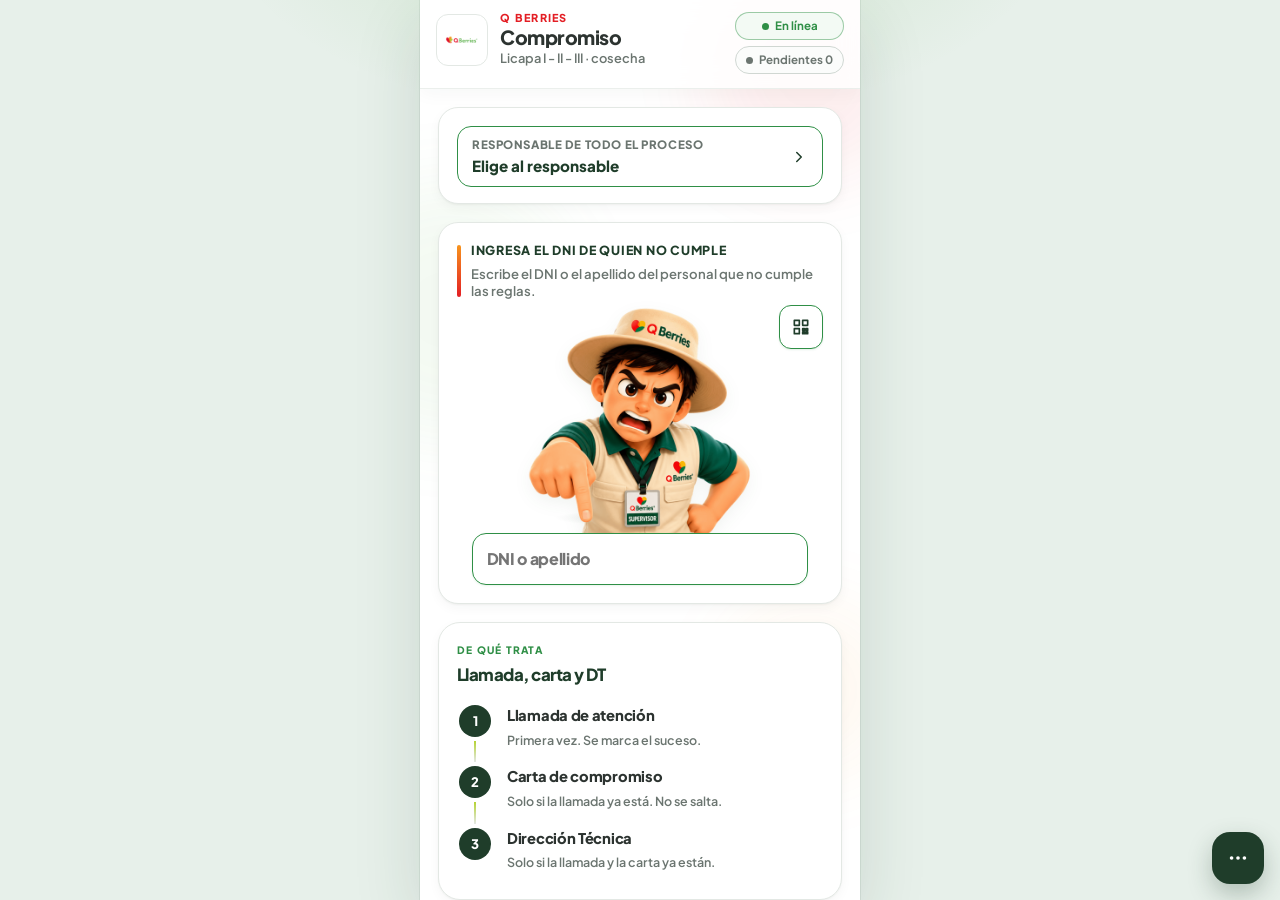
==== index.html @ f4a0640e "first commite" ====
<!DOCTYPE html>
<html lang="es">
<head>
  <meta charset="UTF-8">
  <meta name="viewport" content="width=device-width, initial-scale=1, viewport-fit=cover">
  <meta name="theme-color" content="#1F3D2A">
  <meta name="apple-mobile-web-app-capable" content="yes">
  <meta name="apple-mobile-web-app-status-bar-style" content="default">
  <meta name="apple-mobile-web-app-title" content="Compromiso">
  <meta name="description" content="Evalúa al cosechador con el padrón y deja el compromiso de trabajo firmado.">
  <title>Compromiso laboral · Q Berries</title>
  <link rel="icon" href="./assets/icon-192.png" type="image/png">
  <link rel="apple-touch-icon" href="./assets/icon-192.png">
  <link rel="manifest" href="./manifest.webmanifest">
  <link rel="stylesheet" href="./css/fonts.css">
  <link rel="stylesheet" href="./css/styles.css">
  <link rel="stylesheet" href="./css/compromiso.css">
</head>
<body data-qb-screen="home">
  <div class="qb-loader" id="loader" hidden>
    <div class="qb-loader-card">
      <div class="qb-spinner"></div>
      <p id="loader-text">Cargando padrón</p>
    </div>
  </div>

  <div class="app" id="app"></div>

  <div class="form-actions" id="actions"></div>

  <div class="overlay" id="picker" aria-hidden="true">
    <div class="precise-modal" role="dialog" aria-modal="true" aria-labelledby="picker-title">
      <div class="precise-modal-head">
        <h3 id="picker-title">Elegir</h3>
        <button type="button" class="icon-btn" data-act="close-picker" aria-label="Cerrar">
          <svg viewBox="0 0 24 24" width="18" height="18" fill="none" stroke="currentColor" stroke-width="2" stroke-linecap="round" aria-hidden="true"><path d="M18 6 6 18M6 6l12 12"/></svg>
        </button>
      </div>
      <label class="precise-search">
        <svg viewBox="0 0 24 24" width="15" height="15" fill="none" stroke="currentColor" stroke-width="2" stroke-linecap="round" aria-hidden="true"><circle cx="11" cy="11" r="7"/><path d="m20 20-3.5-3.5"/></svg>
        <input id="picker-q" type="search" placeholder="Buscar" autocomplete="off" enterkeyhint="search">
      </label>
      <div class="precise-list" id="picker-list"></div>
    </div>
  </div>

  <div class="overlay qb-sync-modal" id="help" hidden>
    <div class="qb-sync-sheet" role="dialog" aria-modal="true" aria-labelledby="help-title">
      <div class="qb-sync-head">
        <div>
          <div class="qb-sync-kicker">Teléfono</div>
          <h2 id="help-title">Ajustes</h2>
        </div>
        <button type="button" class="qb-sync-close" data-act="close-help" aria-label="Cerrar">
          <svg viewBox="0 0 24 24" width="16" height="16" fill="none" stroke="currentColor" stroke-width="2" stroke-linecap="round" aria-hidden="true"><path d="M18 6 6 18M6 6l12 12"/></svg>
        </button>
      </div>
      <div class="qb-sync-version">
        <span>Versión en este teléfono</span>
        <strong id="app-version">—</strong>
      </div>
      <div class="qb-sync-actions">
        <button type="button" class="qb-sync-btn" data-act="clear-cache">
          Borrar caché
          <small>Quita la copia vieja de la app. Las actas del teléfono se quedan.</small>
        </button>
        <button type="button" class="qb-sync-btn" data-act="toggle-transfer" id="transfer-btn">
          Modo transferencia automática
          <small id="transfer-state">Sube los pendientes sola, también en 3G.</small>
        </button>
        <button type="button" class="qb-sync-btn primary" data-act="apply-update">
          Bajar actualización
          <small id="update-state">Revisa si hay una versión nueva y la baja completa.</small>
        </button>
      </div>
      <button type="button" class="qb-sync-done" data-act="close-help">Listo</button>
    </div>
  </div>

  <div class="qb-fb" id="fb" hidden>
    <div class="qb-fb-sheet" role="dialog" aria-modal="true" aria-labelledby="fb-title">
      <div class="qb-fb-icon info" id="fb-icon"></div>
      <div class="qb-fb-copy">
        <strong id="fb-title"></strong>
        <p id="fb-text"></p>
      </div>
      <div class="qb-fb-actions">
        <button type="button" class="qb-fb-secondary" id="fb-cancel">Cancelar</button>
        <button type="button" class="qb-fb-primary" id="fb-ok">Continuar</button>
      </div>
    </div>
  </div>

  <div class="qb-transfer" id="transfer" aria-hidden="true">
    <div class="qb-transfer-sheet" role="dialog" aria-modal="true" aria-labelledby="transfer-title">
      <div class="qb-transfer-spinner"></div>
      <h2 id="transfer-title">Transferencia</h2>
      <p class="qb-transfer-sub" id="transfer-sub">Subiendo actas.</p>
      <div class="qb-transfer-progress">
        <div class="qb-transfer-bar"><span id="transfer-bar"></span></div>
        <p class="qb-transfer-count" id="transfer-count">0 / 0</p>
      </div>
      <p class="qb-transfer-hint" id="transfer-hint"></p>
      <div class="qb-transfer-actions" id="transfer-actions" hidden>
        <button type="button" class="qb-fb-primary" data-act="close-transfer">Listo</button>
      </div>
    </div>
  </div>

  <div class="qb-toast-stack" id="toasts"></div>
  <script src="./js/imagenes.js"></script>
  <script src="./js/jsQR.js"></script>
  <script src="./js/app.js" defer></script>
</body>
</html>
---- css/fonts.css ----
/* Plus Jakarta Sans — local (offline / PWA cache) */
@font-face {
  font-family: "Plus Jakarta Sans";
  font-style: normal;
  font-weight: 500;
  font-display: swap;
  src: url("../fonts/plus-jakarta-sans-500.woff2") format("woff2");
}
@font-face {
  font-family: "Plus Jakarta Sans";
  font-style: normal;
  font-weight: 600;
  font-display: swap;
  src: url("../fonts/plus-jakarta-sans-600.woff2") format("woff2");
}
@font-face {
  font-family: "Plus Jakarta Sans";
  font-style: normal;
  font-weight: 700;
  font-display: swap;
  src: url("../fonts/plus-jakarta-sans-700.woff2") format("woff2");
}
@font-face {
  font-family: "Plus Jakarta Sans";
  font-style: normal;
  font-weight: 800;
  font-display: swap;
  src: url("../fonts/plus-jakarta-sans-800.woff2") format("woff2");
}
---- css/styles.css ----
/* Q Berries · Calidad — Corporate agro (US/EU field ops) */
:root {
  --qb-red: #E31E24;
  --qb-orange: #F7941D;
  --qb-lime: #B5D333;
  --qb-green: #2F8F46;
  --qb-green-bright: #5DB24B;
  --qb-forest: #1F3D2A;
  --qb-slate: #2C3330;
  --qb-muted: #6B7570;
  --qb-line: #E3E8E4;
  --qb-soft: #FFFFFF;
  --qb-white: #FFFFFF;
  --qb-page: #FFFFFF;
  --qb-mint: #EAF5EC;
  --qb-danger: #C62828;
  --qb-warn: #C9891A;
  --shadow-sm: 0 1px 2px rgba(31, 61, 42, 0.05), 0 4px 12px rgba(31, 61, 42, 0.04);
  --shadow-md: 0 8px 24px rgba(31, 61, 42, 0.08);
  --shadow-lg: 0 18px 48px rgba(31, 61, 42, 0.14);
  --radius: 14px;
  --radius-sm: 10px;
  --radius-pill: 999px;
  --font: "Plus Jakarta Sans", "Segoe UI", system-ui, sans-serif;
  --safe-bottom: env(safe-area-inset-bottom, 0px);
  --ease: cubic-bezier(0.22, 1, 0.36, 1);
}

*, *::before, *::after { box-sizing: border-box; margin: 0; padding: 0; }

html {
  -webkit-text-size-adjust: 100%;
  height: 100%;
  overflow: hidden;
  overflow-x: hidden;
  overscroll-behavior: none;
  overscroll-behavior-y: none;
  touch-action: manipulation;
  position: fixed;
  inset: 0;
  width: 100%;
  max-width: 100%;
}

body {
  font-family: var(--font);
  background: #FFFFFF;
  color: var(--qb-slate);
  height: 100%;
  line-height: 1.4;
  overflow: hidden;
  overflow-x: hidden;
  overscroll-behavior: none;
  overscroll-behavior-y: none;
  touch-action: manipulation;
  -webkit-user-drag: none;
  position: fixed;
  inset: 0;
  width: 100%;
  max-width: 100%;
}

button, input, select, textarea { font: inherit; color: inherit; }
button {
  cursor: pointer;
  border: none;
  background: none;
  -webkit-user-drag: none;
  -webkit-tap-highlight-color: transparent;
  tap-highlight-color: transparent;
}
input, textarea {
  user-select: text;
  -webkit-user-select: text;
}
img {
  display: block;
  max-width: 100%;
  -webkit-user-drag: none;
  user-select: none;
  pointer-events: none;
}
ul { list-style: none; }

.app {
  max-width: 100%;
  width: 100%;
  margin: 0;
  height: 100%;
  max-height: 100%;
  background: #FFFFFF;
  position: relative;
  overflow: hidden;
  overscroll-behavior: none;
  -webkit-user-drag: none;
  display: flex;
  flex-direction: column;
}

/* ——— Solo móvil / tablet (PC bloqueado) ——— */
.desktop-gate {
  display: none;
  position: fixed;
  inset: 0;
  z-index: 99999;
  align-items: center;
  justify-content: center;
  padding: clamp(24px, 4vw, 48px);
  overflow: hidden;
  background:
    radial-gradient(ellipse 90% 55% at 12% -10%, rgba(93, 178, 75, 0.22), transparent 55%),
    radial-gradient(ellipse 70% 50% at 100% 110%, rgba(247, 148, 29, 0.16), transparent 52%),
    linear-gradient(168deg, #F4FAF5 0%, #E8F2EA 42%, #FFFFFF 100%);
}
html.is-desktop .desktop-gate,
body.is-desktop .desktop-gate {
  display: flex;
}
html.is-desktop .app,
html.is-desktop .qb-loader,
html.is-desktop .qb-fb,
html.is-desktop .qb-sync-modal,
html.is-desktop .qb-toast-stack,
body.is-desktop .app,
body.is-desktop .qb-loader,
body.is-desktop .qb-fb,
body.is-desktop .qb-sync-modal,
body.is-desktop .qb-toast-stack {
  display: none !important;
}
.desktop-gate-bg {
  position: absolute;
  inset: 0;
  pointer-events: none;
  overflow: hidden;
}
.desktop-gate-bg .orb {
  position: absolute;
  border-radius: 50%;
  filter: blur(40px);
  opacity: 0.55;
  animation: gateOrb 14s var(--ease) infinite alternate;
}
.desktop-gate-bg .orb-a {
  width: 280px;
  height: 280px;
  left: -60px;
  top: -40px;
  background: rgba(93, 178, 75, 0.35);
}
.desktop-gate-bg .orb-b {
  width: 220px;
  height: 220px;
  right: -40px;
  bottom: 10%;
  background: rgba(247, 148, 29, 0.28);
  animation-delay: -4s;
}
.desktop-gate-bg .orb-c {
  width: 160px;
  height: 160px;
  left: 40%;
  bottom: -30px;
  background: rgba(181, 211, 51, 0.3);
  animation-delay: -8s;
}
@keyframes gateOrb {
  from { transform: translate(0, 0) scale(1); }
  to { transform: translate(12px, -18px) scale(1.08); }
}
.desktop-gate-inner {
  position: relative;
  width: min(440px, 100%);
  text-align: center;
  animation: gateIn 0.55s var(--ease) both;
}
@keyframes gateIn {
  from { opacity: 0; transform: translateY(16px); }
  to { opacity: 1; transform: translateY(0); }
}
.desktop-gate-logo {
  display: block;
  margin: 0 auto 18px;
  width: 88px;
  height: 88px;
  border-radius: 22px;
  box-shadow: 0 12px 32px rgba(31, 61, 42, 0.16);
  animation: gateLogo 0.7s var(--ease) 0.08s both;
}
@keyframes gateLogo {
  from { opacity: 0; transform: scale(0.88); }
  to { opacity: 1; transform: scale(1); }
}
.desktop-gate-brand {
  font-size: 0.78rem;
  font-weight: 800;
  letter-spacing: 0.18em;
  color: var(--qb-red);
  margin-bottom: 14px;
}
.desktop-gate-inner h1 {
  font-size: clamp(1.65rem, 3.2vw, 2.05rem);
  font-weight: 800;
  color: var(--qb-forest);
  letter-spacing: -0.035em;
  line-height: 1.15;
  margin-bottom: 12px;
}
.desktop-gate-lead {
  font-size: 1.05rem;
  font-weight: 600;
  color: var(--qb-muted);
  line-height: 1.45;
  margin-bottom: 28px;
  max-width: 22em;
  margin-left: auto;
  margin-right: auto;
}
.desktop-gate-devices {
  display: flex;
  justify-content: center;
  gap: 14px;
  margin-bottom: 28px;
}
.desktop-gate-device {
  display: inline-flex;
  flex-direction: column;
  align-items: center;
  gap: 8px;
  min-width: 104px;
  padding: 16px 14px 14px;
  font-size: 0.82rem;
  font-weight: 800;
  letter-spacing: 0.02em;
  color: var(--qb-forest);
  background: rgba(255, 255, 255, 0.72);
  border: 1px solid rgba(31, 61, 42, 0.1);
  border-radius: 18px;
  backdrop-filter: blur(8px);
}
.desktop-gate-device svg {
  width: 32px;
  height: 32px;
  color: var(--qb-green);
}
.desktop-gate-hint {
  font-size: 0.9rem;
  font-weight: 600;
  color: var(--qb-slate);
  line-height: 1.45;
  opacity: 0.85;
  max-width: 26em;
  margin: 0 auto;
}

@media (prefers-reduced-motion: reduce) {
  .desktop-gate-bg .orb,
  .desktop-gate-inner,
  .desktop-gate-logo {
    animation: none;
  }
}

/* Tablet = mismo móvil (1 columna). Solo padding fluido; sin rediseño. */
@media (min-width: 600px) {
  .corp-header {
    padding-left: clamp(16px, 2.5vw, 28px);
    padding-right: clamp(16px, 2.5vw, 28px);
  }
  .panel-scroll {
    padding-left: clamp(16px, 2.5vw, 28px);
    padding-right: clamp(16px, 2.5vw, 28px);
  }
  .home-hero.spotlight {
    margin-left: clamp(16px, 2.5vw, 28px);
    margin-right: clamp(16px, 2.5vw, 28px);
  }
  .eval-grid {
    display: grid !important;
    grid-template-columns: 1fr !important;
    gap: 12px;
    padding-left: clamp(16px, 2.5vw, 28px);
    padding-right: clamp(16px, 2.5vw, 28px);
  }
  .ops-panel {
    margin-left: clamp(16px, 2.5vw, 28px);
    margin-right: clamp(16px, 2.5vw, 28px);
  }
  .form-actions {
    padding-left: clamp(16px, 2.5vw, 28px);
    padding-right: clamp(16px, 2.5vw, 28px);
  }
  .home-hero.spotlight h2 {
    font-size: clamp(1.35rem, 2.2vw, 1.5rem);
  }
  .eval-meta h2 {
    font-size: clamp(0.98rem, 1.6vw, 1.08rem);
  }
}

.screen {
  display: none;
  flex: 1;
  min-height: 0;
  flex-direction: column;
  overflow: hidden;
  overscroll-behavior: none;
  height: 100%;
  position: relative;
}
.screen.active {
  display: flex;
}

/* Scroll SOLO dentro del panel interno — sin rebote iOS */
.panel-scroll {
  flex: 1;
  min-height: 0;
  overflow-x: hidden;
  overflow-y: auto;
  overscroll-behavior: none;
  overscroll-behavior-y: none;
  touch-action: pan-y;
  -webkit-overflow-scrolling: touch;
}

@keyframes fadeIn {
  from { opacity: 0; }
  to { opacity: 1; }
}
@keyframes slideUp {
  from { opacity: 0; transform: translateY(24px); }
  to { opacity: 1; transform: translateY(0); }
}
@keyframes pulseDot {
  0%, 100% { opacity: 1; }
  50% { opacity: 0.45; }
}

/* ——— Corporate header ——— */
.corp-header {
  position: relative;
  top: auto;
  z-index: 50;
  flex-shrink: 0;
  display: flex;
  align-items: flex-start;
  justify-content: space-between;
  gap: 12px;
  padding: 14px 16px 14px;
  background: #FFFFFF;
  border-bottom: 1px solid var(--qb-line);
  box-shadow: 0 4px 18px rgba(31, 61, 42, 0.04);
  user-select: none;
}
.corp-header.compact {
  align-items: center;
  padding: 10px 12px;
}

.corp-left {
  display: flex;
  align-items: center;
  gap: 12px;
  min-width: 0;
  flex: 1;
}
.corp-logo {
  width: 52px;
  height: 52px;
  object-fit: contain;
  background: #fff;
  border: 1px solid var(--qb-line);
  border-radius: 12px;
  padding: 4px;
  flex-shrink: 0;
}
.corp-titles { min-width: 0; }
.corp-titles.grow { flex: 1; min-width: 0; }

.corp-brand {
  font-size: 0.68rem;
  font-weight: 800;
  letter-spacing: 0.12em;
  color: var(--qb-red);
  line-height: 1.1;
  margin-bottom: 2px;
}
.corp-title {
  font-size: 1.22rem;
  font-weight: 800;
  color: var(--qb-slate);
  letter-spacing: -0.025em;
  line-height: 1.15;
  white-space: nowrap;
  overflow: hidden;
  text-overflow: ellipsis;
}
.corp-header.compact .corp-title { font-size: 1.02rem; }
.corp-sub {
  margin-top: 2px;
  font-size: 0.8rem;
  font-weight: 600;
  color: var(--qb-muted);
}

.status-stack {
  display: flex;
  flex-direction: column;
  align-items: stretch;
  gap: 6px;
  flex-shrink: 0;
}

.status-chip {
  display: inline-flex;
  align-items: center;
  justify-content: center;
  gap: 6px;
  min-height: 28px;
  padding: 4px 10px;
  border-radius: var(--radius-pill);
  border: 1.5px solid var(--qb-line);
  background: #fff;
  font-size: 0.72rem;
  font-weight: 700;
  white-space: nowrap;
  color: var(--qb-slate);
}
.status-chip .dot {
  width: 7px;
  height: 7px;
  border-radius: 50%;
  background: currentColor;
}
.status-chip.online {
  color: var(--qb-green);
  border-color: rgba(47, 143, 70, 0.45);
  background: #F3FAF4;
}
.status-chip.online .dot { animation: pulseDot 2s ease infinite; }
.status-chip.offline {
  color: #9A3412;
  border-color: rgba(154, 52, 18, 0.4);
  background: #FFF7ED;
}
.status-chip.pending {
  color: var(--qb-muted);
  border-color: #D0D7D2;
  background: #FBFCFB;
}
.status-chip.pending.has-items {
  color: #9A5B00;
  border-color: rgba(201, 137, 26, 0.45);
  background: #FFF8EB;
}
.status-chip.pending svg { flex-shrink: 0; }

.icon-btn {
  width: 40px;
  height: 40px;
  border-radius: 10px;
  display: grid;
  place-items: center;
  background: #FFFFFF;
  color: var(--qb-forest);
  border: 1px solid var(--qb-line);
  flex-shrink: 0;
}
.fab-wrap {
  position: fixed;
  right: 16px;
  bottom: calc(16px + env(safe-area-inset-bottom, 0px));
  z-index: 10020;
}
body[data-qb-screen="form"] .fab-wrap {
  bottom: calc(108px + var(--kb, 0px) + env(safe-area-inset-bottom, 0px));
}
.fab-options {
  width: 52px;
  height: 52px;
  border-radius: 18px;
  display: grid;
  place-items: center;
  background: var(--qb-forest);
  color: #fff;
  border: none;
  box-shadow: 0 10px 24px rgba(31, 61, 42, 0.28);
}
.fab-options.is-on {
  background: #163024;
}
.fab-menu {
  position: absolute;
  right: 0;
  bottom: calc(100% + 10px);
  top: auto;
  min-width: 176px;
  padding: 6px;
  border-radius: 16px;
  background: #fff;
  border: 1px solid var(--qb-line);
  box-shadow: var(--shadow-md);
  display: grid;
  gap: 4px;
  z-index: 30;
}
.fab-menu[hidden] { display: none; }
.fab-menu button {
  display: flex;
  align-items: center;
  gap: 8px;
  min-height: 42px;
  padding: 0 10px;
  border-radius: 12px;
  font-weight: 800;
  font-size: 0.88rem;
  color: var(--qb-slate);
  text-align: left;
}
.fab-menu button svg { color: var(--qb-forest); }
.icon-btn:active { opacity: 0.85; }
.icon-btn svg { width: 18px; height: 18px; }

/* ——— Home ——— */
#screen-home {
  position: relative;
  isolation: isolate;
}
.home-atmosphere {
  position: absolute;
  inset: 0;
  z-index: 0;
  overflow: hidden;
  pointer-events: none;
}
.home-atmosphere .orb {
  position: absolute;
  border-radius: 50%;
  filter: blur(40px);
  opacity: 0.35;
  /* fijo: sin animación de movimiento */
}
.orb-a {
  width: 220px;
  height: 220px;
  background: rgba(227, 30, 36, 0.22);
  top: -40px;
  right: -60px;
}
.orb-b {
  width: 260px;
  height: 260px;
  background: rgba(93, 178, 75, 0.2);
  top: 180px;
  left: -100px;
}
.orb-c {
  width: 180px;
  height: 180px;
  background: rgba(247, 148, 29, 0.18);
  bottom: 120px;
  right: -40px;
}
@keyframes orbFloat {
  0%, 100% { transform: translate3d(0, 0, 0) scale(1); }
  50% { transform: translate3d(12px, -18px, 0) scale(1.06); }
}

#screen-home > .corp-header,
#screen-home > .panel-scroll {
  position: relative;
  z-index: 1;
}

.corp-header.glass {
  background: rgba(255, 255, 255, 0.82);
  backdrop-filter: blur(14px);
  -webkit-backdrop-filter: blur(14px);
  border-bottom-color: rgba(227, 232, 228, 0.7);
}

.install-banner {
  display: flex;
  align-items: center;
  gap: 10px;
  margin: 0;
  padding: 14px 14px 14px 16px;
  border-radius: 16px;
  background: linear-gradient(135deg, #1F3D2A 0%, #2F8F46 100%);
  color: #fff;
  box-shadow: var(--shadow-sm);
}
.install-banner[hidden] { display: none !important; }
.install-banner-copy {
  flex: 1;
  min-width: 0;
}
.install-banner-copy strong {
  display: block;
  font-size: 0.88rem;
  font-weight: 800;
  letter-spacing: -0.01em;
}
.install-banner-copy p {
  margin-top: 2px;
  font-size: 0.72rem;
  font-weight: 600;
  opacity: 0.88;
  line-height: 1.3;
}
.install-banner-actions {
  display: flex;
  align-items: center;
  gap: 4px;
  flex-shrink: 0;
}
.install-banner-btn {
  background: #fff;
  color: var(--qb-forest);
  font-weight: 800;
  font-size: 0.78rem;
  padding: 10px 14px;
  border-radius: 999px;
  white-space: nowrap;
}
.install-banner-dismiss {
  width: 32px;
  height: 32px;
  border-radius: 50%;
  color: rgba(255,255,255,0.9);
  font-size: 1.25rem;
  line-height: 1;
  font-weight: 600;
}

.home-hero.spotlight {
  margin: 12px 14px 6px;
  padding: 20px 18px 18px;
  border-radius: 22px;
  background:
    linear-gradient(145deg, rgba(255,255,255,0.92) 0%, rgba(255,255,255,0.78) 100%);
  border: 1px solid rgba(255, 255, 255, 0.9);
  box-shadow:
    0 1px 0 rgba(255,255,255,0.8) inset,
    0 12px 32px rgba(31, 61, 42, 0.08);
  backdrop-filter: blur(10px);
  overflow: hidden;
}
.home-hero.spotlight::after {
  content: "";
  position: absolute;
  width: 160px;
  height: 160px;
  right: -30px;
  top: -40px;
  border-radius: 50%;
  background: radial-gradient(circle, rgba(181, 211, 51, 0.35), transparent 70%);
  pointer-events: none;
}
@keyframes heroIn {
  from { opacity: 0; transform: translateY(14px); }
  to { opacity: 1; transform: translateY(0); }
}

.live-badge {
  display: inline-flex;
  align-items: center;
  gap: 7px;
  font-size: 0.7rem;
  font-weight: 800;
  letter-spacing: 0.04em;
  text-transform: uppercase;
  color: var(--qb-green);
  background: rgba(47, 143, 70, 0.1);
  border: 1px solid rgba(47, 143, 70, 0.22);
  border-radius: 999px;
  padding: 5px 10px;
  margin-bottom: 12px;
}
.live-dot {
  width: 7px;
  height: 7px;
  border-radius: 50%;
  background: var(--qb-green);
  box-shadow: 0 0 0 0 rgba(47, 143, 70, 0.5);
  animation: livePulse 1.8s ease infinite;
}
@keyframes livePulse {
  0% { box-shadow: 0 0 0 0 rgba(47, 143, 70, 0.45); }
  70% { box-shadow: 0 0 0 8px rgba(47, 143, 70, 0); }
  100% { box-shadow: 0 0 0 0 rgba(47, 143, 70, 0); }
}

.home-hero.spotlight h2 {
  font-size: 1.7rem;
  font-weight: 800;
  color: var(--qb-forest);
  letter-spacing: -0.04em;
  line-height: 1.1;
  margin: 0;
  position: relative;
  z-index: 1;
}
.home-hero.spotlight > p {
  margin-top: 8px;
  color: var(--qb-muted);
  font-size: 0.95rem;
  font-weight: 600;
  max-width: 28ch;
  position: relative;
  z-index: 1;
}
.hero-pills {
  display: flex;
  flex-wrap: nowrap;
  gap: 6px;
  margin-top: 14px;
  position: relative;
  z-index: 1;
  width: 100%;
}
.hero-pills span,
.hero-pill-btn {
  flex: 1 1 0;
  min-width: 0;
  text-align: center;
  font-size: 0.64rem;
  font-weight: 700;
  color: var(--qb-slate);
  background: rgba(255,255,255,0.85);
  border: 1px solid var(--qb-line);
  border-radius: 999px;
  padding: 5px 6px;
  white-space: nowrap;
  overflow: hidden;
  text-overflow: ellipsis;
}
.hero-pill-btn {
  cursor: pointer;
  -webkit-tap-highlight-color: transparent;
  transition: border-color 0.15s, background 0.15s;
}
.hero-pill-btn:active {
  background: var(--qb-mint);
  border-color: var(--qb-green-bright);
  color: var(--qb-forest);
}

.home-hero {
  padding: 18px 18px 10px;
}
.hero-kicker {
  font-size: 0.7rem;
  font-weight: 800;
  letter-spacing: 0.08em;
  text-transform: uppercase;
  color: var(--qb-muted);
}
.home-hero h2 {
  font-size: 1.45rem;
  font-weight: 800;
  color: var(--qb-forest);
  letter-spacing: -0.03em;
  margin-top: 4px;
}
.home-hero > p:last-child {
  margin-top: 4px;
  color: var(--qb-muted);
  font-size: 0.9rem;
  font-weight: 600;
}

.block-head {
  display: flex;
  flex-direction: column;
  gap: 4px;
  margin: 0 14px 12px;
  padding: 4px 0 4px 14px;
  position: relative;
}
.block-head::before {
  content: "";
  position: absolute;
  left: 0;
  top: 4px;
  bottom: 4px;
  width: 4px;
  border-radius: 999px;
  background: linear-gradient(180deg, var(--qb-orange) 0%, var(--qb-red) 100%);
}
.block-head .block-title {
  font-size: 0.78rem;
  font-weight: 800;
  text-transform: uppercase;
  letter-spacing: 0.06em;
  color: var(--qb-forest);
}
.block-head .block-sub {
  font-size: 0.88rem;
  font-weight: 600;
  color: var(--qb-muted);
}

.eval-grid {
  display: grid;
  grid-template-columns: 1fr;
  gap: 12px;
  padding: 10px 14px 18px;
  width: 100%;
  max-width: 100%;
}

/* Hide duplicate label inside comment card when section-head exists */
.section-card.compact .comment-field > label {
  display: none;
}

.eval-card {
  position: relative;
  display: grid;
  grid-template-columns: auto 1fr auto;
  align-items: center;
  gap: 14px;
  width: 100%;
  max-width: 100%;
  min-height: 0;
  padding: 16px 16px 16px 18px;
  border-radius: 22px;
  background:
    linear-gradient(145deg, rgba(255,255,255,0.94) 0%, rgba(255,255,255,0.78) 100%);
  border: 1px solid rgba(255, 255, 255, 0.9);
  box-shadow:
    0 1px 0 rgba(255,255,255,0.85) inset,
    0 12px 32px rgba(31, 61, 42, 0.08);
  text-align: left;
  overflow: hidden;
  transition: border-color 0.2s, box-shadow 0.2s, background 0.2s;
  user-select: none;
  -webkit-user-drag: none;
  touch-action: pan-y;
  backdrop-filter: blur(12px);
  -webkit-backdrop-filter: blur(12px);
}
@keyframes cardIn {
  from { opacity: 0; transform: translateY(16px); }
  to { opacity: 1; transform: translateY(0); }
}
.eval-card::after {
  display: none;
}
.eval-card::before {
  content: "";
  position: absolute;
  left: 0;
  top: 0;
  bottom: 0;
  width: 4px;
  /* background: var(--accent); */
  border-radius: 0 3px 3px 0;
}
.eval-card:active {
  border-color: color-mix(in srgb, var(--accent) 35%, white);
  background: rgba(255, 255, 255, 0.95);
}
.eval-card:hover {
  border-color: color-mix(in srgb, var(--accent) 28%, white);
  box-shadow:
    0 1px 0 rgba(255,255,255,0.9) inset,
    0 16px 36px rgba(31, 61, 42, 0.12);
}

.eval-card[data-type="calidad"] { --accent: var(--qb-red); }
.eval-card[data-type="descarte"] { --accent: var(--qb-green-bright); }
.eval-card[data-type="caida"] { --accent: var(--qb-orange); }
.eval-card[data-type="planta"] { --accent: #7BA82F; }
.eval-card[data-type="bpa"] { --accent: #2F6B8A; }
.eval-card[data-type="inocuidad"] { --accent: #6B4C9A; }
.eval-card[data-type="incidencias"] { --accent: #B45309; }
.eval-card[data-type="calibres"] { --accent: #1565C0; }

.eval-top { display: none; }
.eval-icon {
  width: 52px;
  height: 52px;
  border-radius: 16px;
  display: grid;
  place-items: center;
  background: color-mix(in srgb, var(--accent) 14%, white);
  color: var(--accent);
  border: 1px solid color-mix(in srgb, var(--accent) 22%, white);
  box-shadow: 0 8px 18px color-mix(in srgb, var(--accent) 18%, transparent);
  flex-shrink: 0;
  position: relative;
  z-index: 1;
}
.eval-icon svg { width: 24px; height: 24px; }
.eval-go {
  width: 32px;
  height: 32px;
  border-radius: 50%;
  background: var(--accent);
  border: 1px solid #ffffff;
  color: #ffffff;
  display: grid;
  place-items: center;
  flex-shrink: 0;
  position: relative;
  z-index: 1;
}
.eval-go svg { width: 16px; height: 16px; }

.eval-meta {
  min-width: 0;
  position: relative;
  z-index: 1;
}
.eval-meta h2 {
  font-size: 1.02rem;
  font-weight: 800;
  color: var(--qb-slate);
  letter-spacing: -0.03em;
  line-height: 1.2;
  display: block;
  overflow: visible;
}
.eval-meta p {
  font-size: 0.8rem;
  color: var(--qb-muted);
  font-weight: 600;
  margin-top: 3px;
  line-height: 1.3;
}
.eval-code {
  display: inline-flex;
  align-items: center;
  margin-top: 7px;
  font-size: 0.65rem;
  font-weight: 800;
  letter-spacing: 0.05em;
  text-transform: uppercase;
  color: var(--accent);
  background: color-mix(in srgb, var(--accent) 10%, white);
  border: 1px solid color-mix(in srgb, var(--accent) 18%, white);
  border-radius: 999px;
  padding: 4px 10px;
  white-space: nowrap;
  max-width: 100%;
  overflow: hidden;
  text-overflow: ellipsis;
}

.home-foot {
  text-align: center;
  padding: 8px 8px 0;
  font-size: 0.72rem;
  color: #8A948D;
  font-weight: 600;
  letter-spacing: 0.02em;
}

/* ——— Panel del día ——— */
.ops-panel {
  margin: 0;
  padding: 22px 18px 18px;
  border-radius: 22px;
  border: none;
  background:
    radial-gradient(ellipse 80% 60% at 0% 0%, rgba(93, 178, 75, 0.12), transparent 55%),
    radial-gradient(ellipse 70% 50% at 100% 100%, rgba(247, 148, 29, 0.08), transparent 50%),
    linear-gradient(165deg, #FFFFFF 0%, #F4FAF5 48%, #FFFFFF 100%);
  box-shadow: var(--shadow-md);
}
.ops-head {
  display: flex;
  align-items: flex-start;
  justify-content: space-between;
  gap: 12px;
  margin-bottom: 16px;
}
.ops-kicker {
  font-size: 0.64rem;
  font-weight: 800;
  letter-spacing: 0.12em;
  text-transform: uppercase;
  color: var(--qb-green);
}
.ops-head h3 {
  font-size: 1.18rem;
  font-weight: 800;
  color: var(--qb-forest);
  letter-spacing: -0.03em;
  margin-top: 4px;
  line-height: 1.15;
}
.ops-date {
  font-size: 0.7rem;
  font-weight: 700;
  color: var(--qb-forest);
  background: rgba(255, 255, 255, 0.85);
  border: none;
  border-radius: 999px;
  padding: 8px 12px;
  white-space: nowrap;
  text-transform: capitalize;
  max-width: 48%;
  overflow: hidden;
  text-overflow: ellipsis;
  text-align: center;
  box-shadow: 0 2px 10px rgba(31, 61, 42, 0.06);
}
.ops-kpis {
  display: grid;
  grid-template-columns: 1.15fr 0.85fr;
  gap: 10px;
  margin-bottom: 18px;
}
.kpi {
  background: rgba(255, 255, 255, 0.92);
  border: none;
  border-radius: 18px;
  padding: 16px 14px;
  text-align: left;
  box-shadow: 0 4px 16px rgba(31, 61, 42, 0.05);
}
.kpi.kpi-sum {
  background: linear-gradient(145deg, #1F3D2A 0%, #2F8F46 100%);
  box-shadow: 0 10px 24px rgba(31, 61, 42, 0.18);
}
.kpi.kpi-sum .kpi-val,
.kpi.kpi-sum .kpi-label {
  color: #FFFFFF;
}
.kpi.kpi-sum .kpi-label {
  opacity: 0.78;
}
.kpi.warn {
  background: linear-gradient(145deg, #FFF8EB 0%, #FFEFD4 100%);
  box-shadow: 0 4px 16px rgba(201, 137, 26, 0.1);
}
.kpi.warn .kpi-val {
  color: #9A6F12;
}
.kpi-val {
  display: block;
  font-size: 1.7rem;
  font-weight: 800;
  color: var(--qb-forest);
  letter-spacing: -0.045em;
  line-height: 1;
}
.kpi-label {
  display: block;
  margin-top: 8px;
  font-size: 0.64rem;
  font-weight: 700;
  color: var(--qb-muted);
  letter-spacing: 0.07em;
  text-transform: uppercase;
}
.ops-section-label {
  display: flex;
  align-items: center;
  gap: 10px;
  font-size: 0.64rem;
  font-weight: 800;
  letter-spacing: 0.1em;
  text-transform: uppercase;
  color: var(--qb-forest);
  margin: 0 0 12px 0;
  opacity: 0.72;
}
.ops-section-label::after {
  content: "";
  flex: 1;
  height: 1px;
  background: linear-gradient(90deg, rgba(31, 61, 42, 0.12), transparent);
}
.ops-by-type {
  display: grid;
  grid-template-columns: repeat(2, 1fr);
  gap: 10px;
  margin-bottom: 16px;
}
.ops-type {
  --ops-accent: var(--qb-forest);
  --ops-tint: rgba(31, 61, 42, 0.04);
  background: linear-gradient(165deg, #FFFFFF 0%, var(--ops-tint) 100%);
  border: none;
  border-radius: 16px;
  padding: 14px 14px 13px;
  text-align: left;
  box-shadow: 0 3px 14px rgba(31, 61, 42, 0.05);
  transition: transform 0.2s var(--ease), box-shadow 0.2s var(--ease);
}
.ops-type[data-type="calidad"] {
  --ops-accent: #E31E24;
  --ops-tint: #FFF6F6;
}
.ops-type[data-type="descarte"] {
  --ops-accent: #2F8F46;
  --ops-tint: #F3FAF5;
}
.ops-type[data-type="caida"] {
  --ops-accent: #F7941D;
  --ops-tint: #FFF9F2;
}
.ops-type[data-type="planta"] {
  --ops-accent: #7BA82F;
  --ops-tint: #F7FAF0;
}
.ops-type[data-type="bpa"] {
  --ops-accent: #2F6B8A;
  --ops-tint: #F0F7FB;
}
.ops-type[data-type="inocuidad"] {
  --ops-accent: #6B4C9A;
  --ops-tint: #F6F2FB;
}
.ops-type[data-type="incidencias"] {
  --ops-accent: #B45309;
  --ops-tint: #FFF7ED;
}
.ops-type[data-type="calibres"] {
  --ops-accent: #1565C0;
  --ops-tint: #F3F7FC;
}
.ops-type.has-count {
  box-shadow: 0 8px 22px rgba(31, 61, 42, 0.1);
  transform: translateY(-1px);
}
.ops-type[data-type="calidad"].has-count {
  background: linear-gradient(155deg, #FFF0F0 0%, #FFFFFF 72%);
}
.ops-type[data-type="descarte"].has-count {
  background: linear-gradient(155deg, #EAF6ED 0%, #FFFFFF 72%);
}
.ops-type[data-type="caida"].has-count {
  background: linear-gradient(155deg, #FFF3E4 0%, #FFFFFF 72%);
}
.ops-type[data-type="planta"].has-count {
  background: linear-gradient(155deg, #F0F6E4 0%, #FFFFFF 72%);
}
.ops-type[data-type="bpa"].has-count {
  background: linear-gradient(155deg, #E8F3F8 0%, #FFFFFF 72%);
}
.ops-type[data-type="inocuidad"].has-count {
  background: linear-gradient(155deg, #F3ECF9 0%, #FFFFFF 72%);
}
.ops-type[data-type="incidencias"].has-count {
  background: linear-gradient(155deg, #FFF0E0 0%, #FFFFFF 72%);
}
.ops-type[data-type="calibres"].has-count {
  background: linear-gradient(155deg, #E8F1FB 0%, #FFFFFF 72%);
}
.ops-type-code {
  display: inline-block;
  font-size: 0.58rem;
  font-weight: 800;
  letter-spacing: 0.1em;
  text-transform: uppercase;
  color: var(--ops-accent);
  background: rgba(31, 61, 42, 0.06);
  border-radius: 999px;
  padding: 4px 8px;
  margin-bottom: 10px;
}
.ops-type[data-type="calidad"] .ops-type-code { background: rgba(227, 30, 36, 0.1); }
.ops-type[data-type="descarte"] .ops-type-code { background: rgba(47, 143, 70, 0.1); }
.ops-type[data-type="caida"] .ops-type-code { background: rgba(247, 148, 29, 0.12); }
.ops-type[data-type="planta"] .ops-type-code { background: rgba(123, 168, 47, 0.12); }
.ops-type-val {
  display: block;
  font-size: 1.62rem;
  font-weight: 800;
  color: var(--qb-forest);
  letter-spacing: -0.045em;
  line-height: 1;
  font-variant-numeric: tabular-nums;
}
.ops-type.has-count .ops-type-val {
  color: var(--ops-accent);
}
.ops-type-label {
  display: block;
  margin-top: 7px;
  font-size: 0.78rem;
  font-weight: 700;
  color: var(--qb-slate);
  letter-spacing: -0.01em;
}
.ops-last-empty {
  font-size: 0.82rem;
  font-weight: 600;
  color: var(--qb-muted);
  text-align: center;
  padding: 16px 12px;
  background: rgba(255, 255, 255, 0.85);
  border: none;
  border-radius: 16px;
  box-shadow: 0 3px 12px rgba(31, 61, 42, 0.04);
}
.ops-last-card {
  background: rgba(255, 255, 255, 0.92);
  border: none;
  border-radius: 16px;
  padding: 14px;
  box-shadow: 0 4px 16px rgba(31, 61, 42, 0.05);
}
.ops-last-top {
  display: flex;
  justify-content: space-between;
  align-items: center;
  margin-bottom: 10px;
  padding-bottom: 8px;
  border-bottom: 1px solid rgba(31, 61, 42, 0.06);
}
.ops-last-tag {
  font-size: 0.62rem;
  font-weight: 800;
  letter-spacing: 0.08em;
  text-transform: uppercase;
  color: var(--qb-forest);
}
.ops-last-time {
  font-size: 0.72rem;
  font-weight: 700;
  color: var(--qb-muted);
  font-variant-numeric: tabular-nums;
}
.ops-last-body {
  display: flex;
  justify-content: space-between;
  align-items: center;
  gap: 8px;
}
.ops-last-info {
  min-width: 0;
  flex: 1;
}
.ops-last-body strong {
  display: block;
  font-size: 0.88rem;
  font-weight: 800;
  color: var(--qb-slate);
}
.ops-last-body p {
  margin-top: 2px;
  font-size: 0.72rem;
  font-weight: 600;
  color: var(--qb-muted);
  white-space: nowrap;
  overflow: hidden;
  text-overflow: ellipsis;
}
.ops-last-score {
  flex-shrink: 0;
  display: flex;
  flex-wrap: wrap;
  flex-direction: row;
  align-items: center;
  justify-content: center;
  gap: 3px;
  width: 70px;
  min-width: 70px;
  max-width: 70px;
  padding: 5px 5px;
  overflow: visible;
  border-radius: 10px;
  background: var(--qb-mint);
  border: 1px solid #D5E8D8;
  text-align: center;
  box-sizing: border-box;
}
.ops-last-score .big {
  flex: 0 0 100%;
  width: 100%;
  display: block;
  font-size: 0.72rem;
  font-weight: 800;
  color: var(--qb-forest);
  line-height: 1.1;
  letter-spacing: -0.02em;
  white-space: nowrap;
  margin-bottom: 1px;
}
.ops-last-score .sm {
  display: inline-flex;
  align-items: center;
  justify-content: center;
  min-width: 22px;
  padding: 1px 4px;
  border-radius: 999px;
  font-size: 0.58rem;
  font-weight: 700;
  color: var(--qb-forest);
  background: #fff;
  border: 1px solid #D5E8D8;
  line-height: 1.2;
}
.ops-brief {
  background: rgba(255, 255, 255, 0.92);
  border: none;
  border-radius: 16px;
  padding: 14px;
  box-shadow: 0 3px 12px rgba(31, 61, 42, 0.04);
}
.ops-brief-row {
  display: flex;
  justify-content: space-between;
  align-items: baseline;
  gap: 10px;
  padding: 6px 0;
  font-size: 0.8rem;
}
.ops-brief-row span {
  color: var(--qb-muted);
  font-weight: 700;
  letter-spacing: 0.02em;
}
.ops-brief-row strong {
  color: var(--qb-slate);
  font-weight: 800;
  text-align: right;
}
.ops-tip {
  margin-top: 10px;
  padding-top: 10px;
  border-top: 1px solid rgba(31, 61, 42, 0.08);
  font-size: 0.76rem;
  font-weight: 600;
  line-height: 1.4;
  color: var(--qb-muted);
}

/* ——— Historial subidos ——— */
.uploads-wrap {
  padding: 12px 14px calc(24px + var(--safe-bottom));
}
.uploads-summary {
  font-size: 0.82rem;
  font-weight: 700;
  color: var(--qb-muted);
  margin-bottom: 12px;
  padding: 0 2px;
}
.uploads-list {
  display: flex;
  flex-direction: column;
  gap: 10px;
}
.uploads-empty {
  text-align: center;
  padding: 32px 16px;
  border: 1px dashed var(--qb-line);
  border-radius: 16px;
  color: var(--qb-muted);
  font-size: 0.9rem;
  font-weight: 600;
}
.uploads-empty-sub {
  margin-top: 8px;
  font-size: 0.82rem;
  font-weight: 600;
  opacity: 0.85;
}
.upload-card {
  border: 1px solid var(--qb-line);
  border-radius: 16px;
  padding: 12px 14px;
  background: #fff;
  box-shadow: var(--shadow-sm);
}
.upload-card.is-pending {
  border-color: rgba(201, 137, 26, 0.45);
  background: #FFFBF3;
}
.upload-card-top {
  display: flex;
  align-items: center;
  justify-content: space-between;
  gap: 8px;
  margin-bottom: 10px;
}
.upload-card-type {
  font-size: 0.72rem;
  font-weight: 800;
  text-transform: uppercase;
  letter-spacing: 0.04em;
  color: var(--qb-forest);
}
.upload-card-status {
  font-size: 0.65rem;
  font-weight: 800;
  padding: 3px 8px;
  border-radius: 999px;
}
.upload-card-status.sent {
  background: var(--qb-mint);
  color: var(--qb-green);
}
.upload-card-status.pending {
  background: #FFF0D6;
  color: var(--qb-warn);
}
.upload-card-body {
  display: flex;
  align-items: flex-start;
  justify-content: space-between;
  gap: 10px;
}
.upload-card-info {
  min-width: 0;
  flex: 1;
}
.upload-card-info strong {
  display: block;
  font-size: 0.92rem;
  font-weight: 800;
  color: var(--qb-slate);
}
.upload-card-info p {
  margin-top: 3px;
  font-size: 0.78rem;
  font-weight: 600;
  color: var(--qb-muted);
}
.upload-card-score {
  display: flex;
  flex-direction: column;
  align-items: flex-end;
  gap: 2px;
  flex-shrink: 0;
}
.upload-card-score .big {
  font-size: 0.88rem;
  font-weight: 800;
  color: var(--qb-forest);
}
.upload-card-score .sm {
  font-size: 0.72rem;
  font-weight: 700;
  color: var(--qb-muted);
}
.upload-card-foot {
  display: flex;
  align-items: center;
  justify-content: space-between;
  gap: 8px;
  margin-top: 10px;
  padding-top: 10px;
  border-top: 1px solid var(--qb-line);
}
.upload-card-nota {
  font-size: 0.78rem;
  font-weight: 800;
  color: var(--qb-slate);
}
.uploads-pager {
  display: flex;
  align-items: center;
  justify-content: center;
  gap: 12px;
  margin-top: 16px;
  padding-top: 8px;
}
.pager-btn {
  min-height: 40px;
  padding: 0 14px;
  border-radius: 10px;
  border: 1.5px solid var(--qb-line);
  background: #fff;
  font-weight: 800;
  font-size: 0.82rem;
  color: var(--qb-forest);
}
.pager-btn:disabled {
  opacity: 0.4;
  pointer-events: none;
}
.pager-info {
  font-size: 0.82rem;
  font-weight: 800;
  color: var(--qb-muted);
  min-width: 4.5rem;
  text-align: center;
}

/* ——— Form ——— */
.progress-track {
  height: 3px;
  background: var(--qb-line);
  margin: 0;
  overflow: hidden;
  flex-shrink: 0;
}
.progress-fill {
  height: 100%;
  width: 0%;
  background: var(--qb-forest);
  transition: width 0.3s var(--ease);
}

.form-body {
  padding: 16px 18px 20px;
  display: grid;
  gap: 16px;
  align-content: start;
}

.section-card {
  background: var(--qb-white);
  border-radius: 20px;
  padding: 18px 18px 16px;
  border: 1px solid var(--qb-line);
  box-shadow: var(--shadow-sm);
}
.section-card.compact {
  padding: 14px 16px;
}

.section-head {
  display: flex;
  flex-direction: column;
  gap: 6px;
  margin-bottom: 16px;
  padding-left: 14px;
  position: relative;
}
.section-head::before {
  content: "";
  position: absolute;
  left: 0;
  top: 2px;
  bottom: 2px;
  width: 4px;
  border-radius: 999px;
  background: linear-gradient(180deg, var(--qb-orange) 0%, var(--qb-red) 100%);
}
.section-title {
  font-size: 0.78rem;
  font-weight: 800;
  text-transform: uppercase;
  letter-spacing: 0.06em;
  color: var(--qb-forest);
  margin: 0;
  padding: 0;
  border: none;
  line-height: 1.25;
}
.section-sub {
  font-size: 0.82rem;
  font-weight: 600;
  color: var(--qb-muted);
  line-height: 1.3;
  margin: 0;
}

.field {
  display: grid;
  gap: 8px;
  margin-bottom: 12px;
}
.field:last-child { margin-bottom: 0; }

.field label {
  font-size: 0.8rem;
  font-weight: 700;
  color: var(--qb-slate);
}
.field label .req { color: var(--qb-red); margin-left: 2px; }

.field input[type="text"],
.field input[type="number"],
.field input[type="date"],
.field textarea {
  width: 100%;
  min-height: 46px;
  padding: 11px 12px;
  border: 1.5px solid var(--qb-line);
  border-radius: var(--radius-sm);
  background: #FFFFFF;
  outline: none;
  font-weight: 500;
  line-height: 1.25;
  transition: border-color 0.15s, box-shadow 0.15s;
}
.field textarea {
  min-height: 72px;
  height: auto;
  max-height: 220px;
  resize: none;
  overflow-y: auto;
  overflow-x: hidden;
  line-height: 1.4;
  white-space: pre-wrap;
  word-break: break-word;
  field-sizing: content;
  -webkit-overflow-scrolling: touch;
}
.field[data-field="accion_correctiva"] textarea,
.field[data-field="accion_preventiva"] textarea,
.field[data-field="contexto"] textarea {
  min-height: 100px;
  max-height: 280px;
}
.field.comment-field {
  gap: 10px;
}
.field input:focus,
.field textarea:focus {
  border-color: var(--qb-forest);
  box-shadow: 0 0 0 3px rgba(31, 61, 42, 0.12);
  background: #FFFFFF;
}

.field.error input,
.field.error textarea,
.field.error .precise-trigger {
  border-color: var(--qb-danger);
}
.field.error .precise-trigger:focus:not(:focus-visible) {
  border-color: var(--qb-danger);
  box-shadow: none;
}

.field-hint {
  font-size: 0.7rem;
  color: var(--qb-danger);
  font-weight: 700;
  display: none;
  line-height: 1.2;
  min-height: 1.05em;
}
.field.error .field-hint { display: block; }

.field-row {
  display: grid;
  grid-template-columns: 1fr 1fr;
  gap: 10px;
  align-items: start;
}
.field-row .field {
  display: grid;
  grid-template-rows: auto auto;
  gap: 8px;
  margin-bottom: 0;
  height: auto;
  align-content: start;
  position: relative;
}
.field-row .field label {
  min-height: 2.5em;
  display: flex;
  align-items: flex-end;
  line-height: 1.25;
}
.field-row .field input,
.field-row .field .precise-trigger {
  height: 46px;
  min-height: 46px;
  max-height: 46px;
  box-sizing: border-box;
  margin-top: 0;
  align-self: stretch;
}
/* Error sin reservar hueco vacío (no empuja ni deja espacio abajo) */
.field-row .field-hint {
  display: none;
  position: absolute;
  left: 0;
  right: 0;
  top: calc(100% + 2px);
  z-index: 1;
  line-height: 1.15;
  min-height: 0;
}
.field-row .field.error .field-hint {
  display: block;
  visibility: visible;
}
.field-row:has(.field.error) {
  margin-bottom: 1.15em;
}

/* Lote + módulo/turno (mismo look que selects) */
.lote-block {
  display: grid;
  gap: 12px;
  margin-bottom: 12px;
}
.lote-block > .field {
  margin-bottom: 0;
  gap: 7px;
}
.lote-block .field-row-auto {
  display: grid;
  grid-template-columns: 1fr 1fr;
  gap: 10px;
  align-items: start;
}
.lote-block .field-row-auto .field {
  gap: 6px;
  margin-bottom: 0;
  min-width: 0;
}
.lote-block .field-row-auto .field label {
  min-height: 0;
  align-items: flex-start;
  font-size: 0.82rem;
}

/* Fruta caída: plantas arriba, cantidades abajo en fila */
.caida-counts {
  display: grid;
  gap: 8px;
}
.caida-counts > .field {
  margin-bottom: 0;
}
.caida-counts .field-row {
  margin-bottom: 0;
}
.caida-counts .metric-live {
  margin-top: 2px;
  margin-bottom: 0;
}

.lote-block .field-locked .precise-trigger {
  min-height: 44px;
  padding: 9px 12px;
  width: 100%;
  box-sizing: border-box;
}
.field-row .field input[type="number"] {
  -moz-appearance: textfield;
  appearance: textfield;
}
.field-row .field input[type="number"]::-webkit-outer-spin-button,
.field-row .field input[type="number"]::-webkit-inner-spin-button {
  -webkit-appearance: none;
  margin: 0;
}

.defect-grid {
  display: grid;
  grid-template-columns: 1fr 1fr;
  gap: 8px;
}
.defect-item {
  background: #FFFFFF;
  border: 1px solid var(--qb-line);
  border-radius: var(--radius-sm);
  padding: 8px;
  display: grid;
  gap: 5px;
}
.defect-item label {
  font-size: 0.72rem;
  font-weight: 800;
  color: var(--qb-slate);
  line-height: 1.2;
}
.defect-item input {
  width: 100%;
  padding: 10px 8px;
  border: 1.5px solid var(--qb-line);
  border-radius: 8px;
  font-weight: 800;
  font-size: 1.05rem;
  text-align: center;
  background: #fff;
  outline: none;
}
.defect-item input::placeholder,
.field input[type="number"]::placeholder {
  color: #A8B3AC;
  font-weight: 700;
  opacity: 1;
}
.defect-item input:focus {
  border-color: var(--qb-forest);
  box-shadow: 0 0 0 3px rgba(31, 61, 42, 0.1);
}

.defect-live {
  display: flex;
  align-items: center;
  justify-content: space-between;
  gap: 6px;
  min-height: 22px;
}
.defect-live[hidden] { display: none !important; }
.defect-live-pct {
  font-size: 0.68rem;
  font-weight: 800;
  color: var(--qb-slate);
  opacity: 0.85;
}
.defect-live .pill {
  min-width: 0;
  padding: 2px 7px;
  font-size: 0.62rem;
}
.metric-live {
  margin-top: 4px;
  margin-bottom: 0;
  padding: 8px 12px;
  background: var(--qb-mint);
  border: 1px solid #D5EAD9;
  border-radius: var(--radius-sm);
}
.metric-live .defect-live-pct {
  font-size: 0.78rem;
}
.metric-live .pill {
  font-size: 0.7rem;
  padding: 3px 9px;
}
.calibres-counts {
  align-items: start;
  gap: 16px 12px;
}
.calibres-counts > .defect-item {
  align-content: start;
  background: transparent;
  border: none;
  border-radius: 0;
  padding: 0;
  gap: 6px;
}
.calibres-counts > .defect-item label {
  min-height: 2.4em;
  display: flex;
  align-items: flex-end;
  font-size: 0.72rem;
  font-weight: 700;
  letter-spacing: 0.04em;
  text-transform: uppercase;
  color: var(--qb-muted);
  line-height: 1.25;
}
.calibres-counts > .defect-item input {
  height: 48px;
  min-height: 48px;
  max-height: 48px;
  padding: 0 10px;
  border: 1px solid #D5DDD8;
  border-radius: 12px;
  background: #F7F9F8;
  color: var(--qb-forest);
  font-weight: 700;
  font-size: 1.05rem;
  font-variant-numeric: tabular-nums;
  text-align: center;
  line-height: 48px;
  box-sizing: border-box;
  box-shadow: inset 0 1px 0 rgba(255, 255, 255, 0.8);
}
.calibres-counts > .defect-item input::placeholder {
  color: #B7C2BC;
  font-weight: 600;
  letter-spacing: 0.08em;
}
.calibres-counts > .defect-item input:focus {
  background: #FFFFFF;
  border-color: var(--qb-forest);
  box-shadow: 0 0 0 3px rgba(31, 61, 42, 0.1);
}
.calibres-summary {
  display: flex;
  flex-direction: column;
  gap: 18px;
  margin-top: 18px;
}
.calibres-summary > .field {
  margin-bottom: 0;
}
.calibres-summary .metric-live {
  margin: 0;
}
.calibres-lab {
  display: grid;
  grid-template-columns: 1fr 1fr;
  gap: 16px 12px;
  align-items: start;
}
.calibres-lab > .field {
  margin-bottom: 0;
  align-content: start;
  gap: 6px;
}
.calibres-lab > .field label {
  min-height: 2.4em;
  display: flex;
  align-items: flex-end;
  font-size: 0.72rem;
  font-weight: 700;
  letter-spacing: 0.04em;
  text-transform: uppercase;
  color: var(--qb-muted);
  line-height: 1.25;
}
.calibres-lab > .field input[type="number"] {
  width: 100%;
  height: 48px;
  min-height: 48px;
  max-height: 48px;
  padding: 0 10px;
  border: 1px solid #D5DDD8;
  border-radius: 12px;
  background: #F7F9F8;
  color: var(--qb-forest);
  font-weight: 700;
  font-size: 1.05rem;
  font-variant-numeric: tabular-nums;
  text-align: center;
  line-height: 48px;
  box-sizing: border-box;
  box-shadow: inset 0 1px 0 rgba(255, 255, 255, 0.8);
  outline: none;
  transition: none;
}
.calibres-lab > .field input[type="number"]::placeholder {
  color: #B7C2BC;
  font-weight: 600;
  letter-spacing: 0.08em;
  opacity: 1;
}
.calibres-lab > .field input[type="number"]:focus {
  background: #FFFFFF;
  border-color: var(--qb-forest);
  box-shadow: 0 0 0 3px rgba(31, 61, 42, 0.1);
}

.precise-trigger {
  width: 100%;
  display: flex;
  align-items: center;
  justify-content: space-between;
  gap: 8px;
  min-height: 44px;
  padding: 9px 12px;
  border: 1.5px solid var(--qb-line);
  border-radius: var(--radius-sm);
  background: #FFFFFF;
  text-align: left;
  font-weight: 600;
  font-size: 0.875rem;
  box-sizing: border-box;
  -webkit-tap-highlight-color: transparent;
  tap-highlight-color: transparent;
  user-select: none;
  -webkit-user-select: none;
}
.precise-trigger .value,
.precise-trigger .placeholder {
  user-select: none;
  -webkit-user-select: none;
  font-weight: 600;
  font-size: 0.875rem;
}
.precise-trigger:active {
  background: #FFFFFF;
}
.precise-trigger:focus:not(:focus-visible) {
  outline: none;
  box-shadow: none;
  border-color: var(--qb-line);
}
.precise-trigger.is-locked {
  background: var(--qb-mint);
  border: 1.5px solid #D5EAD9;
  border-style: solid;
  cursor: default;
  pointer-events: none;
  display: flex;
  align-items: center;
  justify-content: space-between;
  gap: 8px;
}
.precise-trigger .placeholder { color: #8A948D; font-weight: 500; }
.precise-trigger .value { color: var(--qb-slate); font-weight: 600; }
.precise-trigger.is-locked .value {
  font-weight: 700;
  font-size: 0.92rem;
  color: var(--qb-forest);
}
.precise-trigger.is-locked .placeholder {
  font-weight: 600;
  font-size: 0.85rem;
  color: var(--qb-muted);
}
.precise-trigger.is-locked svg {
  color: var(--qb-green);
  opacity: 0.85;
  flex-shrink: 0;
}
.precise-trigger svg { color: var(--qb-muted); flex-shrink: 0; }
.precise-trigger:focus-visible,
.precise-trigger.open {
  border-color: var(--qb-forest);
  box-shadow: 0 0 0 3px rgba(31, 61, 42, 0.12);
  background: #FFFFFF;
}

.form-actions {
  position: fixed;
  left: 0;
  right: 0;
  bottom: var(--kb, 0px);
  width: 100%;
  margin: 0;
  padding: 12px 14px calc(14px + var(--safe-bottom));
  background: #FFFFFF;
  border-top: 1px solid var(--qb-line);
  box-shadow: 0 -6px 20px rgba(31, 61, 42, 0.08);
  display: grid;
  grid-template-columns: 1fr 1.35fr;
  gap: 8px;
  z-index: 10030;
  isolation: isolate;
  contain: layout paint style;
  transition: bottom 0.26s cubic-bezier(0.22, 0.8, 0.28, 1);
}
body > .form-actions { display: none; }
body[data-qb-screen="form"] > .form-actions:not(.dual) { display: grid; }
body[data-qb-screen="resumen"] > .form-actions.dual { display: grid; }
#screen-form .form-body {
  padding-bottom: calc(120px + var(--kb, 0px) + var(--safe-bottom));
}
#screen-resumen .resumen-wrap {
  padding-bottom: calc(120px + var(--safe-bottom));
}
.form-actions.dual {
  grid-template-columns: 1fr 1.25fr;
  bottom: 0;
}
.form-actions .btn {
  transition: none;
  animation: none;
}
body.kb-open .app {
  overflow: hidden;
}
body.kb-open .field textarea:focus {
  max-height: 72px;
}

.btn {
  display: inline-flex;
  align-items: center;
  justify-content: center;
  gap: 8px;
  min-height: 50px;
  padding: 0 16px;
  border-radius: var(--radius-sm);
  font-weight: 800;
  font-size: 0.92rem;
  letter-spacing: 0.01em;
  transition: opacity 0.12s;
}
.btn:active { opacity: 0.88; }
.btn:disabled { opacity: 0.45; pointer-events: none; }

.btn-ghost {
  background: #fff;
  color: var(--qb-slate);
  border: 1.5px solid var(--qb-line);
}
.btn-primary {
  background: var(--qb-forest);
  color: #fff;
  box-shadow: 0 6px 16px rgba(31, 61, 42, 0.22);
}
.btn-dark {
  background: #121814;
  color: #fff;
  box-shadow: var(--shadow-md);
}

/* ——— Precise select ——— */
.overlay {
  position: fixed;
  inset: 0;
  background: rgba(18, 24, 20, 0.48);
  z-index: 10000;
  display: flex;
  align-items: center;
  justify-content: center;
  padding: 16px;
  opacity: 0;
  visibility: hidden;
  pointer-events: none;
}
.overlay.open {
  opacity: 1;
  visibility: visible;
  pointer-events: auto;
}

/* Evita scroll del fondo mientras el select modal está abierto */
html.precise-open,
html.precise-open body {
  overflow: hidden;
}

.precise-modal {
  width: min(400px, 100%);
  max-height: min(80dvh, 580px);
  height: auto;
  background: #fff;
  border-radius: 16px;
  box-shadow: var(--shadow-lg);
  display: flex;
  flex-direction: column;
  overflow: hidden;
}
.precise-modal-head {
  display: flex;
  align-items: center;
  justify-content: space-between;
  padding: 12px 14px 6px;
  gap: 10px;
  flex-shrink: 0;
}
.precise-modal-head h3 {
  font-size: 0.92rem;
  font-weight: 700;
  color: var(--qb-forest);
  letter-spacing: 0.01em;
}

.precise-search {
  margin: 0 12px 8px;
  position: relative;
  flex-shrink: 0;
}
.precise-search svg {
  position: absolute;
  left: 11px;
  top: 50%;
  transform: translateY(-50%);
  color: var(--qb-forest);
  pointer-events: none;
  width: 15px;
  height: 15px;
}
.precise-search input {
  width: 100%;
  min-height: 40px;
  padding: 8px 10px 8px 34px;
  border: 1.5px solid var(--qb-forest);
  border-radius: var(--radius-sm);
  outline: none;
  font-size: 0.85rem;
  font-weight: 600;
  background: #FFFFFF;
  box-sizing: border-box;
}
.precise-search input:focus {
  box-shadow: 0 0 0 3px rgba(31, 61, 42, 0.12);
}

.precise-modal.has-columns {
  width: min(440px, 100%);
}
.precise-list {
  flex: 0 1 auto;
  min-height: 0;
  max-height: min(52dvh, 360px);
  overflow-x: hidden;
  overflow-y: auto;
  padding: 2px 10px 10px;
  display: flex;
  flex-direction: column;
  gap: 4px;
  -webkit-overflow-scrolling: touch;
  overscroll-behavior: none;
  touch-action: pan-y;
}
.precise-option {
  width: 100%;
  text-align: left;
  padding: 8px 10px;
  border-radius: 8px;
  border: 1.5px solid var(--qb-line);
  background: #fff;
  font-weight: 600;
  color: var(--qb-forest);
  line-height: 1.25;
  flex-shrink: 0;
}
.precise-option .opt-title {
  font-size: 0.8125rem;
  font-weight: 600;
  letter-spacing: 0.01em;
  word-break: break-word;
}
.precise-option .opt-meta {
  display: block;
  margin-top: 2px;
  font-size: 0.7rem;
  font-weight: 500;
  color: var(--qb-muted);
  letter-spacing: 0.02em;
}
.precise-list.has-columns {
  gap: 2px;
}
.precise-columns-head,
.precise-option.precise-row {
  display: grid;
  grid-template-columns: minmax(0, 1fr) 88px;
  gap: 6px 8px;
  align-items: center;
}
.precise-columns-head {
  padding: 4px 10px 6px;
  font-size: 0.62rem;
  font-weight: 700;
  text-transform: uppercase;
  letter-spacing: 0.06em;
  color: var(--qb-muted);
  flex-shrink: 0;
  border-bottom: 1px solid var(--qb-line);
  margin-bottom: 2px;
}
.precise-option.precise-row {
  padding: 7px 10px;
}
.precise-option.precise-row .opt-title {
  font-size: 0.75rem;
  line-height: 1.2;
  overflow: hidden;
  text-overflow: ellipsis;
  display: -webkit-box;
  -webkit-line-clamp: 2;
  -webkit-box-orient: vertical;
}
.precise-option.precise-row .opt-dni {
  font-size: 0.68rem;
  font-weight: 600;
  color: var(--qb-muted);
  white-space: nowrap;
}
.precise-option.selected,
.precise-option:hover {
  background: var(--qb-mint);
  border-color: var(--qb-forest);
  border-width: 1.5px;
  padding: 8px 10px;
}
.precise-empty {
  text-align: center;
  padding: 14px 12px;
  color: var(--qb-muted);
  font-size: 0.8rem;
  font-weight: 600;
}
.precise-add {
  margin: 0 12px 14px;
  width: calc(100% - 24px);
  padding: 13px;
  border-radius: var(--radius-sm);
  border: 1.5px dashed var(--qb-green);
  color: var(--qb-forest);
  font-weight: 800;
  background: var(--qb-mint);
  flex-shrink: 0;
}
.precise-add-panel {
  margin: 0 12px 14px;
  padding: 12px;
  border-radius: var(--radius-sm);
  border: 1.5px dashed var(--qb-green);
  background: var(--qb-mint);
  flex-shrink: 0;
}
.precise-add-note {
  font-size: 0.72rem;
  font-weight: 700;
  color: var(--qb-muted);
  margin: 0 0 10px;
  line-height: 1.35;
}
.precise-add-field {
  display: block;
  margin-bottom: 8px;
}
.precise-add-field span {
  display: block;
  font-size: 0.65rem;
  font-weight: 800;
  text-transform: uppercase;
  letter-spacing: 0.05em;
  color: var(--qb-forest);
  margin-bottom: 4px;
}
.precise-add-field input {
  width: 100%;
  min-height: 40px;
  padding: 8px 10px;
  border: 1.5px solid var(--qb-forest);
  border-radius: var(--radius-sm);
  font-size: 0.85rem;
  font-weight: 600;
  box-sizing: border-box;
  background: #fff;
}
.precise-add-error {
  margin: 0 0 8px;
  font-size: 0.72rem;
  font-weight: 700;
  color: #b42318;
}
.precise-add-save {
  width: 100%;
  min-height: 44px;
  border: none;
  border-radius: var(--radius-sm);
  background: var(--qb-forest);
  color: #fff;
  font-weight: 800;
  font-size: 0.85rem;
}

/* ——— Resumen ——— */
.resumen-wrap {
  padding: 12px 14px 16px;
}

.formula-box {
  background: #fff;
  border: 1px solid var(--qb-line);
  border-radius: var(--radius);
  padding: 14px 16px;
  margin-bottom: 12px;
  box-shadow: var(--shadow-sm);
}
.formula-box .formula-head {
  font-size: 0.72rem;
  font-weight: 800;
  letter-spacing: 0.06em;
  text-transform: uppercase;
  color: var(--qb-forest);
  margin-bottom: 8px;
}
.formula-box p {
  font-size: 0.82rem;
  font-weight: 600;
  color: var(--qb-slate);
  margin: 4px 0;
  line-height: 1.35;
}
.formula-box .formula-tip {
  margin-top: 8px;
  padding-top: 8px;
  border-top: 1px solid var(--qb-line);
  color: var(--qb-muted);
  font-size: 0.78rem;
}
.calc-cell {
  line-height: 1.25;
}
.calc-cell strong {
  display: block;
  font-weight: 800;
  color: var(--qb-forest);
}
.calc-cell small {
  display: block;
  margin-top: 2px;
  font-size: 0.68rem;
  font-weight: 600;
  color: var(--qb-muted);
}

.meta-list {
  background: #fff;
  border-radius: var(--radius);
  padding: 8px 14px;
  border: 1px solid var(--qb-line);
  margin-bottom: 12px;
}
.meta-row {
  display: flex;
  justify-content: space-between;
  gap: 12px;
  padding: 8px 0;
  border-bottom: 1px solid #EEF1EF;
  font-size: 0.86rem;
}
.meta-row:last-child { border-bottom: none; }
.meta-row .k {
  color: var(--qb-green);
  font-weight: 800;
  flex-shrink: 0;
}
.meta-row .v {
  text-align: right;
  font-weight: 700;
  color: var(--qb-slate);
  word-break: break-word;
}

.resumen-acciones {
  display: flex;
  flex-direction: column;
  gap: 10px;
  margin-bottom: 12px;
}
.resumen-accion {
  background: #fff;
  border: 1px solid var(--qb-line);
  border-radius: var(--radius);
  padding: 12px 14px;
}
.resumen-accion-label {
  color: var(--qb-green);
  font-weight: 800;
  font-size: 0.82rem;
  margin-bottom: 6px;
}
.resumen-accion-text {
  color: var(--qb-slate);
  font-weight: 600;
  font-size: 0.9rem;
  line-height: 1.45;
  white-space: pre-wrap;
  word-break: break-word;
  overflow-wrap: anywhere;
}

.table-card {
  background: #fff;
  border-radius: var(--radius);
  overflow: hidden;
  border: 1px solid var(--qb-line);
}
.table-card table {
  width: 100%;
  border-collapse: collapse;
  font-size: 0.8rem;
  table-layout: fixed;
}
.table-card th {
  background: #F0F4F1;
  color: var(--qb-forest);
  font-weight: 800;
  text-align: left;
  padding: 11px 10px;
  font-size: 0.68rem;
  letter-spacing: 0.05em;
  text-transform: uppercase;
}
.table-card td {
  padding: 10px;
  border-top: 1px solid #EEF1EF;
  font-weight: 700;
  vertical-align: middle;
}
/* Misma columna vertical aunque haya varias tablas (críticos / Bueno / Excelente) */
.table-card th:nth-child(1),
.table-card td:nth-child(1),
.resumen-acc-panel td:nth-child(1) {
  width: 48%;
  word-break: break-word;
}
.table-card th:nth-child(2),
.table-card td:nth-child(2),
.resumen-acc-panel td:nth-child(2) {
  width: 22%;
  text-align: right;
  font-variant-numeric: tabular-nums;
}
.table-card th:nth-child(3),
.table-card td:nth-child(3),
.resumen-acc-panel td:nth-child(3) {
  width: 30%;
  text-align: right;
}
.table-card td:nth-child(3) .pill,
.resumen-acc-panel td:nth-child(3) .pill {
  min-width: 4.75rem;
  justify-content: center;
}
.table-card tr.total td {
  background: #F5F8F5;
  font-weight: 800;
  color: var(--qb-forest);
}
.table-card .resumen-empty-hint {
  color: var(--qb-muted);
  font-weight: 600;
  text-align: center;
  padding: 14px 12px;
  border-top: none;
}
.resumen-acc {
  border-top: 1px solid var(--qb-line);
}
.resumen-acc-btn {
  width: 100%;
  display: flex;
  align-items: center;
  justify-content: space-between;
  gap: 10px;
  padding: 12px 14px;
  background: #F7FAF7;
  text-align: left;
  -webkit-tap-highlight-color: transparent;
}
.resumen-acc-btn:active {
  background: var(--qb-mint);
}
.resumen-acc-left {
  display: flex;
  align-items: center;
  gap: 10px;
  min-width: 0;
}
.resumen-acc-count {
  font-size: 0.78rem;
  font-weight: 700;
  color: var(--qb-muted);
}
.resumen-acc-chevron {
  display: grid;
  place-items: center;
  color: var(--qb-forest);
  transition: transform 0.2s var(--ease);
  flex-shrink: 0;
}
.resumen-acc-chevron svg {
  width: 18px;
  height: 18px;
}
.resumen-acc.is-open .resumen-acc-chevron {
  transform: rotate(180deg);
}
.resumen-acc-panel {
  border-top: 1px solid #EEF1EF;
  background: #fff;
}
.resumen-acc-panel table {
  width: 100%;
  border-collapse: collapse;
  table-layout: fixed;
  font-size: 0.8rem;
}
.resumen-acc-panel table td {
  border-top: 1px solid #EEF1EF;
  padding: 10px;
  font-weight: 700;
  vertical-align: middle;
}
.resumen-acc-title {
  font-size: 0.84rem;
  font-weight: 800;
  color: var(--qb-slate);
}
.resumen-acc-panel thead th {
  text-align: left;
  font-size: 0.68rem;
  letter-spacing: 0.04em;
  text-transform: uppercase;
  color: var(--qb-muted);
  padding: 8px 10px 6px;
  font-weight: 800;
}
.cal-resumen-totals {
  width: 100%;
  border-collapse: collapse;
  table-layout: fixed;
}
.cal-resumen-total td {
  background: #E7F1FB;
  color: #0D47A1;
  font-weight: 800;
  padding: 11px 14px;
  border-top: 1px solid #D3E4F6;
}
.cal-resumen-total td:last-child {
  text-align: right;
  font-variant-numeric: tabular-nums;
}
.cal-resumen-lab td {
  background: #FFF6E8;
  color: #8A4B08;
  font-weight: 800;
}
.cal-resumen-lab td:last-child {
  text-align: right;
  font-variant-numeric: tabular-nums;
}

.pill {
  display: inline-flex;
  align-items: center;
  justify-content: center;
  min-width: 70px;
  padding: 3px 9px;
  border-radius: var(--radius-pill);
  font-size: 0.7rem;
  font-weight: 800;
}
.pill.bueno { background: #D7EFB8; color: #2F6B18; }
.pill.regular { background: #F3E6A6; color: #6F5A0E; }
.pill.pobre,
.pill.malo { background: #F3C9A0; color: #8A4A10; }
.pill.excelente { background: #BFE8CF; color: #1B5E3A; }
.pill.na { background: #ECEEEC; color: #6B7C70; }

/* ——— Feedback nativo (sin SweetAlert) ——— */
.qb-loader {
  position: fixed;
  inset: 0;
  z-index: 12400;
  display: grid;
  place-items: center;
  background: rgba(31, 61, 42, 0.28);
  backdrop-filter: blur(6px);
  -webkit-backdrop-filter: blur(6px);
}
.qb-loader[hidden] { display: none !important; }
.qb-loader-card {
  display: flex;
  flex-direction: column;
  align-items: center;
  gap: 12px;
  padding: 22px 28px;
  background: #fff;
  border-radius: 18px;
  box-shadow: var(--shadow-lg);
  min-width: 160px;
}
.qb-loader-card p {
  font-weight: 700;
  font-size: 0.92rem;
  color: var(--qb-forest);
}
.qb-spinner {
  width: 28px;
  height: 28px;
  border: 3px solid var(--qb-mint);
  border-top-color: var(--qb-green-bright);
  border-radius: 50%;
  animation: qb-spin 0.7s linear infinite;
}
@keyframes qb-spin {
  to { transform: rotate(360deg); }
}

.qb-fb {
  position: fixed;
  inset: 0;
  z-index: 12300;
  display: flex;
  align-items: flex-end;
  justify-content: center;
  padding: 16px 14px calc(16px + var(--safe-bottom));
  background: rgba(31, 61, 42, 0.22);
  backdrop-filter: blur(4px);
  -webkit-backdrop-filter: blur(4px);
  opacity: 0;
  transition: opacity 0.22s var(--ease);
}
.qb-fb[hidden] { display: none !important; }
.qb-fb.open { opacity: 1; }
.qb-fb-sheet {
  width: min(420px, 100%);
  background: #fff;
  border-radius: 20px;
  box-shadow: var(--shadow-lg);
  padding: 20px 18px 16px;
  display: grid;
  grid-template-columns: auto 1fr;
  grid-template-areas:
    "icon copy"
    "actions actions";
  gap: 10px 14px;
  transform: translateY(18px);
  transition: transform 0.28s var(--ease);
}
.qb-fb.open .qb-fb-sheet { transform: translateY(0); }
.qb-fb-icon {
  grid-area: icon;
  width: 44px;
  height: 44px;
  border-radius: 14px;
  display: grid;
  place-items: center;
  flex-shrink: 0;
}
.qb-fb-icon svg { width: 22px; height: 22px; }
.qb-fb-icon.ok { background: var(--qb-mint); color: var(--qb-green); }
.qb-fb-icon.warn { background: #FFF4E0; color: var(--qb-warn); }
.qb-fb-icon.error { background: #FCE8E8; color: var(--qb-danger); }
.qb-fb-icon.info { background: #EEF3F0; color: var(--qb-forest); }
.qb-fb-copy {
  grid-area: copy;
  min-width: 0;
  padding-top: 2px;
}
.qb-fb-copy strong {
  display: block;
  font-size: 1.05rem;
  font-weight: 800;
  color: var(--qb-forest);
  letter-spacing: -0.02em;
}
.qb-fb-copy p {
  margin-top: 4px;
  font-size: 0.88rem;
  font-weight: 600;
  color: var(--qb-muted);
  line-height: 1.35;
}
.qb-fb-actions {
  grid-area: actions;
  display: flex;
  gap: 8px;
  margin-top: 6px;
}
.qb-fb-actions button {
  flex: 1;
  min-height: 46px;
  border-radius: 12px;
  font-weight: 800;
  font-size: 0.92rem;
  -webkit-tap-highlight-color: transparent;
}
.qb-fb-actions .qb-fb-primary {
  background: var(--qb-forest);
  color: #fff;
}
.qb-fb-actions .qb-fb-secondary {
  background: #fff;
  color: var(--qb-slate);
  border: 1.5px solid var(--qb-line);
}

/* ——— Sync / ayuda ——— */
.qb-sync-modal {
  align-items: flex-end;
  justify-content: center;
  z-index: 12150;
}
.qb-sync-modal[hidden] { display: none !important; }
.qb-sync-modal.open { opacity: 1; }
.qb-sync-sheet {
  width: min(420px, 100%);
  max-height: min(88dvh, 640px);
  overflow: auto;
  background: #fff;
  border-radius: 22px 22px 18px 18px;
  box-shadow: var(--shadow-lg);
  padding: 18px 16px calc(14px + var(--safe-bottom));
  transform: translateY(20px);
  transition: transform 0.28s var(--ease);
}
.qb-sync-modal.open .qb-sync-sheet { transform: translateY(0); }
.qb-sync-head {
  display: flex;
  align-items: flex-start;
  justify-content: space-between;
  gap: 10px;
  margin-bottom: 14px;
}
.qb-sync-kicker {
  font-size: 0.7rem;
  font-weight: 800;
  letter-spacing: 0.06em;
  text-transform: uppercase;
  color: var(--qb-green);
}
.qb-sync-head h2 {
  font-size: 1.2rem;
  font-weight: 800;
  color: var(--qb-forest);
  letter-spacing: -0.02em;
  margin-top: 2px;
}
.qb-sync-close {
  width: 36px;
  height: 36px;
  border-radius: 50%;
  border: 1.5px solid var(--qb-line);
  display: grid;
  place-items: center;
  color: var(--qb-muted);
  flex-shrink: 0;
  background: #fff;
}
.qb-sync-version {
  display: flex;
  align-items: center;
  justify-content: space-between;
  gap: 10px;
  padding: 12px 14px;
  border-radius: 14px;
  background: var(--qb-mint);
  border: 1px solid #D5EAD9;
  margin-bottom: 12px;
}
.qb-sync-version span {
  font-size: 0.82rem;
  font-weight: 700;
  color: var(--qb-muted);
}
.qb-sync-version strong {
  font-size: 0.95rem;
  font-weight: 800;
  color: var(--qb-forest);
}
.qb-sync-actions {
  display: flex;
  flex-direction: column;
  gap: 8px;
  margin-bottom: 14px;
}
.qb-sync-btn {
  text-align: left;
  padding: 12px 14px;
  border-radius: 14px;
  border: 1.5px solid var(--qb-line);
  background: #fff;
  display: flex;
  flex-direction: column;
  gap: 2px;
  cursor: pointer;
  touch-action: manipulation;
  -webkit-tap-highlight-color: transparent;
  position: relative;
  z-index: 1;
}
.qb-sync-btn.primary {
  background: var(--qb-forest);
  border-color: var(--qb-forest);
  color: #fff;
}
.qb-sync-btn.primary small { color: rgba(255,255,255,0.75); }
.qb-sync-btn {
  font-weight: 800;
  font-size: 0.92rem;
  color: var(--qb-slate);
}
.qb-sync-btn small {
  font-size: 0.75rem;
  font-weight: 600;
  color: var(--qb-muted);
}
.qb-sync-tips-label {
  font-size: 0.72rem;
  font-weight: 800;
  letter-spacing: 0.05em;
  text-transform: uppercase;
  color: var(--qb-muted);
  margin-bottom: 8px;
}
.qb-sync-tips {
  display: flex;
  flex-direction: column;
  gap: 6px;
  margin-bottom: 14px;
}
.qb-sync-tip {
  text-align: left;
  padding: 11px 12px;
  border-radius: 12px;
  border: 1px solid var(--qb-line);
  background: #FAFBFA;
  font-size: 0.82rem;
  font-weight: 650;
  color: var(--qb-slate);
  line-height: 1.35;
}
.qb-sync-tip:active {
  background: var(--qb-mint);
  border-color: var(--qb-green-bright);
}
.qb-sync-done {
  width: 100%;
  min-height: 46px;
  border-radius: 12px;
  background: #fff;
  border: 1.5px solid var(--qb-line);
  font-weight: 800;
  font-size: 0.92rem;
  color: var(--qb-forest);
}

/* Modo transferencia */
.qb-transfer {
  position: fixed;
  inset: 0;
  z-index: 12500;
  display: grid;
  place-items: center;
  padding: 20px;
  background: rgba(15, 28, 20, 0.55);
  backdrop-filter: blur(6px);
  opacity: 0;
  pointer-events: none;
  transition: opacity 0.2s ease;
}
.qb-transfer.open {
  opacity: 1;
  pointer-events: auto;
}
.qb-transfer-sheet {
  width: min(380px, 100%);
  background: #fff;
  border-radius: 20px;
  padding: 28px 22px 20px;
  text-align: center;
  box-shadow: var(--shadow-lg);
}
.qb-transfer-spinner {
  width: 48px;
  height: 48px;
  margin: 0 auto 14px;
  border-radius: 50%;
  border: 3px solid #D6E4D4;
  border-top-color: var(--qb-green-dark, #3F8A35);
  animation: qb-spin 0.8s linear infinite;
}
.qb-transfer.is-done .qb-transfer-spinner {
  display: none;
}
@keyframes qb-spin {
  to { transform: rotate(360deg); }
}
.qb-transfer-sheet h2 {
  margin: 0 0 6px;
  font-size: 1.15rem;
  color: var(--qb-forest);
}
.qb-transfer-sub {
  margin: 0 0 16px;
  font-size: 0.9rem;
  color: var(--qb-muted);
  line-height: 1.4;
}
.qb-transfer-progress {
  margin-bottom: 12px;
}
.qb-transfer-bar {
  height: 10px;
  border-radius: 999px;
  background: #E8F0E6;
  overflow: hidden;
}
.qb-transfer-bar > span {
  display: block;
  height: 100%;
  width: 0%;
  background: linear-gradient(90deg, #5DB24B, #3F8A35);
  transition: width 0.25s ease;
}
.qb-transfer-count {
  margin: 8px 0 0;
  font-weight: 800;
  font-size: 1.35rem;
  letter-spacing: 0.08em;
  color: var(--qb-forest);
}
.qb-transfer-hint {
  margin: 0 0 14px;
  font-size: 0.78rem;
  color: var(--qb-muted);
  line-height: 1.35;
}
.qb-transfer-actions {
  display: grid;
  gap: 8px;
}
.qb-transfer-actions .qb-fb-primary {
  width: 100%;
  min-height: 46px;
  border: 0;
  border-radius: 12px;
  background: linear-gradient(135deg, #3F8A35, #1B4D2E);
  color: #fff;
  font-weight: 800;
}

.qb-toast-stack {
  position: fixed;
  bottom: calc(24px + env(safe-area-inset-bottom, 0px));
  left: 50%;
  transform: translateX(-50%);
  z-index: 12200;
  width: min(400px, calc(100% - 24px));
  display: flex;
  flex-direction: column;
  gap: 8px;
  pointer-events: none;
}
body[data-qb-screen="form"] .qb-toast-stack {
  bottom: calc(96px + var(--kb, 0px) + env(safe-area-inset-bottom, 0px));
}
.qb-toast-item {
  pointer-events: auto;
  padding: 12px 14px;
  border-radius: 14px;
  color: #fff;
  font-weight: 700;
  font-size: 0.88rem;
  box-shadow: var(--shadow-md);
  animation: qb-toast-in 0.28s var(--ease);
}
.qb-toast-item.ok { background: linear-gradient(135deg, #2F8F46, #1F3D2A); }
.qb-toast-item.error { background: linear-gradient(135deg, #C62828, #8E1B1B); }
.qb-toast-item.warn { background: linear-gradient(135deg, #C9891A, #8A5A10); }
.qb-toast-item.info { background: linear-gradient(135deg, #3D5A4A, #1F3D2A); }
@keyframes qb-toast-in {
  from { opacity: 0; transform: translateY(10px); }
  to { opacity: 1; transform: translateY(0); }
}

.date-trigger svg {
  color: var(--qb-green);
  flex-shrink: 0;
}

@media (prefers-reduced-motion: reduce) {
  .home-atmosphere .orb,
  .live-dot,
  .status-chip.online .dot,
  .eval-card,
  .home-hero.spotlight,
  .screen.active {
    animation: none !important;
  }
  .eval-card::after { display: none; }
}
---- css/compromiso.css ----
/* Compromiso laboral — flujo de campo sobre el sistema Q Berries */

:root {
  --app-col: 440px;
}

.home-hero.spotlight { position: relative; }

.corp-header {
  padding-top: calc(12px + env(safe-area-inset-top, 0px));
}

.form-actions .btn { width: 100%; }
.btn.is-busy {
  display: inline-flex;
  align-items: center;
  justify-content: center;
  gap: 8px;
}
.btn-spin {
  width: 16px;
  height: 16px;
  border-radius: 50%;
  border: 2px solid rgba(255, 255, 255, 0.35);
  border-top-color: #fff;
  animation: qb-spin 0.7s linear infinite;
  flex-shrink: 0;
}
.hist-warn {
  margin: 0 0 12px;
  padding: 10px 12px;
  border-radius: 12px;
  background: #FFF6E8;
  border: 1px solid #F0D7A8;
  color: #7A4E10;
  font-size: 0.82rem;
  font-weight: 700;
  line-height: 1.35;
}

.field input,
.field textarea,
.precise-search input,
.pct-input,
.dni-input,
.name-input {
  font-size: 16px;
}

/* Columna de teléfono en escritorio, para revisar el flujo sin estirarlo */
@media (min-width: 840px) {
  body {
    background:
      radial-gradient(ellipse 55% 40% at 50% -10%, rgba(93, 178, 75, 0.2), transparent 60%),
      #E7F0EA;
  }
  .app {
    max-width: var(--app-col);
    margin-inline: auto;
    box-shadow:
      0 0 0 1px rgba(31, 61, 42, 0.08),
      0 24px 64px rgba(31, 61, 42, 0.14);
  }
  body > .form-actions {
    left: 50%;
    right: auto;
    width: min(var(--app-col), 100%);
    transform: translateX(-50%);
  }
}

#screen-home .panel-scroll {
  display: flex;
  flex-direction: column;
  gap: 18px;
  padding: 18px 18px calc(28px + env(safe-area-inset-bottom, 0px));
}
#screen-home .install-banner,
#screen-home .flow-map,
#screen-home .finder,
#screen-home .ops-panel,
#screen-home .home-foot {
  margin: 0;
}
#screen-flow .form-body {
  padding-bottom: calc(96px + var(--kb, 0px) + env(safe-area-inset-bottom, 0px));
}
#screen-acta .panel-scroll {
  padding-bottom: calc(71px + var(--kb, 0px) + env(safe-area-inset-bottom, 0px));
}
#screen-historial .panel-scroll {
  padding-bottom: calc(24px + env(safe-area-inset-bottom, 0px));
}

.screen.active .panel-scroll {
  animation: fadeIn 0.28s var(--ease);
}

/* ——— Mapa del flujo ——— */
.flow-map {
  margin: 0;
  padding: 20px 18px 10px;
  border-radius: 22px;
  background: #fff;
  border: 1px solid var(--qb-line);
  box-shadow: var(--shadow-sm);
}
.flow-map-kicker {
  font-size: 0.64rem;
  font-weight: 800;
  letter-spacing: 0.12em;
  text-transform: uppercase;
  color: var(--qb-green);
}
.flow-map h3 {
  margin: 6px 0 18px;
  font-size: 1.05rem;
  font-weight: 800;
  letter-spacing: -0.03em;
  color: var(--qb-forest);
}
.flow-step {
  display: grid;
  grid-template-columns: 36px 1fr;
  gap: 14px;
}
.flow-rail {
  display: flex;
  flex-direction: column;
  align-items: center;
}
.flow-num {
  width: 32px;
  height: 32px;
  border-radius: 50%;
  display: grid;
  place-items: center;
  background: var(--qb-forest);
  color: #fff;
  font-size: 0.82rem;
  font-weight: 800;
  flex-shrink: 0;
}
.flow-line {
  width: 2px;
  flex: 1;
  min-height: 14px;
  margin: 4px 0;
  background: linear-gradient(180deg, var(--qb-lime), rgba(31, 61, 42, 0.12));
}
.flow-copy {
  padding-bottom: 18px;
}
.flow-copy strong {
  display: block;
  font-size: 0.92rem;
  font-weight: 800;
  color: var(--qb-slate);
  letter-spacing: -0.02em;
}
.flow-copy p {
  margin-top: 6px;
  font-size: 0.78rem;
  font-weight: 600;
  color: var(--qb-muted);
  line-height: 1.35;
}

.home-cta {
  display: grid;
  gap: 8px;
  margin: 14px 14px 6px;
}
.resume-note {
  font-size: 0.75rem;
  font-weight: 700;
  color: var(--qb-muted);
  text-align: center;
}

/* ——— Pasos del flujo ——— */
.crumbs.crumbs-2 {
  grid-template-columns: 1fr 1fr;
}
.ops-kpis.ops-kpis-3 {
  grid-template-columns: repeat(3, 1fr);
}
.ops-kpis.ops-kpis-3 .kpi-val {
  font-size: 1.35rem;
}
.resp-pick { width: 100%; text-align: left; }
.resp-pick span {
  margin-top: 0;
  font-size: 0.68rem;
  font-weight: 800;
  letter-spacing: 0.08em;
  text-transform: uppercase;
}
.who-line strong {
  display: block;
  font-size: 1rem;
  font-weight: 800;
  letter-spacing: -0.02em;
  color: var(--qb-forest);
}
.who-line span {
  display: block;
  margin-top: 2px;
  font-size: 0.78rem;
  font-weight: 700;
  color: var(--qb-muted);
}
.suceso-grupo {
  margin: 6px 0 0;
  font-size: 0.68rem;
  font-weight: 800;
  letter-spacing: 0.08em;
  text-transform: uppercase;
  color: var(--qb-muted);
}
.fase-cols {
  display: grid;
  grid-template-columns: repeat(3, minmax(0, 1fr));
  gap: 12px;
  margin: 16px 0 18px;
}
.fase-col {
  display: flex;
  align-items: center;
  justify-content: center;
  gap: 6px;
  min-height: 36px;
  padding: 8px 6px;
  border-radius: 12px;
  border: 1px solid var(--qb-line);
  background: #fff;
  text-align: center;
  font-size: 0.72rem;
  font-weight: 800;
  line-height: 1;
  color: var(--qb-muted);
}
.fase-col.is-on {
  color: #1F7A38;
  border-color: #B7E0C2;
}
.fase-check {
  width: 16px;
  height: 16px;
  flex-shrink: 0;
  display: block;
}
.dt-send {
  width: 100%;
  margin-top: -4px;
}
.dt-note {
  margin: 8px 0 0;
  font-size: 0.78rem;
  font-weight: 700;
  color: var(--qb-muted);
}
.fase-list {
  display: flex;
  flex-direction: column;
  gap: 12px;
}
.fase {
  border: 1.5px solid var(--qb-line);
  border-radius: 16px;
  background: #fff;
  overflow: hidden;
}
.fase.is-open { border-color: var(--qb-forest); }
.fase.is-done { background: #F7FBF8; }
.fase.is-locked { opacity: 0.72; }
.fase-head {
  width: 100%;
  display: flex;
  align-items: center;
  justify-content: space-between;
  gap: 10px;
  padding: 12px 14px;
  text-align: left;
}
.fase-head strong {
  display: block;
  font-size: 0.92rem;
  font-weight: 800;
  color: var(--qb-slate);
}
.fase-head small {
  display: block;
  margin-top: 2px;
  font-size: 0.72rem;
  font-weight: 700;
  color: var(--qb-muted);
}
.fase-state {
  flex-shrink: 0;
  font-size: 0.68rem;
  font-weight: 800;
  letter-spacing: 0.04em;
  text-transform: uppercase;
  color: var(--qb-green);
}
.fase.is-locked .fase-state { color: var(--qb-muted); }
.fase-body {
  display: grid;
  gap: 12px;
  padding: 4px 14px 16px;
}
.criterio {
  display: flex;
  align-items: center;
  gap: 10px;
  min-height: 44px;
  padding: 0 12px;
  border-radius: 12px;
  border: 1px solid var(--qb-line);
  background: #fff;
  font-weight: 800;
  font-size: 0.9rem;
}
.criterio input {
  width: 18px;
  height: 18px;
  accent-color: var(--qb-forest);
}
.motivo-chip {
  min-height: 44px;
  border-radius: 12px;
  border: 1.5px solid var(--qb-line);
  background: #fff;
  font-weight: 800;
  font-size: 0.82rem;
  color: var(--qb-slate);
}
.motivo-chip.is-on {
  background: var(--qb-forest);
  border-color: var(--qb-forest);
  color: #fff;
}
.pct-caso {
  min-height: 64px;
  font-size: 1.8rem;
  letter-spacing: 0.04em;
}
.medida-list {
  display: grid;
  gap: 8px;
}
.medida-opt {
  width: 100%;
  text-align: left;
  display: grid;
  grid-template-columns: 28px 1fr;
  gap: 8px 10px;
  align-items: center;
  padding: 12px;
  border-radius: 16px;
  border: 1.5px solid var(--qb-line);
  background: #fff;
}
.medida-opt.is-on {
  border-color: var(--qb-forest);
  background: var(--qb-mint);
}
.medida-opt strong {
  display: block;
  font-size: 0.92rem;
  font-weight: 800;
  color: var(--qb-slate);
}
.medida-opt small,
.medida-dest {
  display: block;
  margin-top: 2px;
  font-size: 0.72rem;
  font-weight: 700;
  color: var(--qb-muted);
}
.medida-dest { grid-column: 2; margin-top: 0; }
.medida-check {
  width: 28px;
  height: 28px;
  border-radius: 50%;
  display: grid;
  place-items: center;
  background: #fff;
  border: 1.5px solid var(--qb-line);
  color: var(--qb-green);
}
.medida-opt.is-on .medida-check {
  background: var(--qb-forest);
  border-color: var(--qb-forest);
  color: #fff;
}
.carnet-row {
  display: none;
  align-items: center;
  gap: 10px;
  margin-top: 12px;
  padding: 12px;
  border-radius: 12px;
  background: #F7F9F8;
  font-size: 0.86rem;
  font-weight: 800;
  color: var(--qb-forest);
}
.carnet-row.is-show { display: flex; }
.carnet-row input { width: 20px; height: 20px; accent-color: var(--qb-forest); }
.finder-row {
  display: grid;
  grid-template-columns: minmax(0, 1fr) 46px;
  gap: 12px;
  align-items: center;
  width: 100%;
}
.finder-row .name-input,
.finder-row .dni-input {
  grid-column: 1;
  width: 100%;
  margin: 0;
  padding-left: 14px;
  padding-right: 14px;
  border: 1px solid #C5D0C8;
  background: #fff;
  box-shadow: 0 1px 2px rgba(31, 61, 42, 0.04);
}
.finder-row .name-input:focus,
.finder-row .dni-input:focus {
  border-color: var(--qb-forest);
  box-shadow: 0 0 0 3px rgba(31, 61, 42, 0.1);
}
.finder-row .qr-scan-btn {
  grid-column: 2;
  position: static;
  transform: none;
  width: 46px;
  height: 46px;
  justify-self: center;
  border: 1px solid #C5D0C8;
  background: #fff;
  color: var(--qb-forest);
  box-shadow: 0 1px 2px rgba(31, 61, 42, 0.04);
}
.finder-row .qr-scan-btn.is-ok,
.finder-row .qr-scan-btn.is-live {
  border-color: var(--qb-forest);
  background: #F4F8F5;
}
.qr-scan-btn {
  display: grid;
  place-items: center;
  width: 44px;
  height: 44px;
  min-height: 44px;
  margin: 0;
  padding: 0;
  flex-shrink: 0;
  border-radius: 12px;
  border: 1px solid var(--qb-line);
  background: #fff;
  color: var(--qb-forest);
}
.carnet-scan .carnet-row {
  grid-column: 1;
  margin: 0;
  min-height: 46px;
}
.qr-scan-btn.is-ok,
.qr-scan-btn.is-live {
  border-color: var(--qb-forest);
  background: #F4F8F5;
}
.qr-modal {
  width: min(360px, 100%);
  padding: 16px 16px 18px;
  border-radius: 22px;
  background: #fff;
  box-shadow: var(--shadow-lg);
}
.qr-modal-title {
  margin: 0 0 12px;
  text-align: center;
  font-size: 0.92rem;
  font-weight: 800;
  color: var(--qb-forest);
}
.qr-modal .scan-box {
  margin: 0;
}
.scan-box {
  position: relative;
  width: 100%;
  aspect-ratio: 1;
  margin: 12px 0 4px;
  border-radius: 20px;
  overflow: hidden;
  background: #111;
}
.scan-box.is-wait {
  background: #F4F7F5;
}
.scan-box.is-wait video,
.scan-box.is-wait .finder-sq {
  opacity: 0;
}
.scan-box.is-wait .qr-close {
  background: rgba(31, 61, 42, 0.12);
  color: var(--qb-forest);
}
.scan-wait {
  position: absolute;
  inset: 0;
  z-index: 2;
  display: none;
  place-items: center;
  margin: 0;
  font-size: 0.92rem;
  font-weight: 800;
  color: var(--qb-forest);
}
.scan-box.is-wait .scan-wait {
  display: grid;
}
.scan-box video {
  width: 100%;
  height: 100%;
  object-fit: cover;
  display: block;
  background: #111;
}
.finder-sq {
  position: absolute;
  left: 50%;
  top: 50%;
  width: 68%;
  aspect-ratio: 1;
  transform: translate(-50%, -50%);
  border-radius: 18px;
  box-shadow: 0 0 0 999px rgba(0, 0, 0, 0.38);
  pointer-events: none;
}
.finder-sq::before,
.finder-sq::after {
  content: "";
  position: absolute;
  left: 8%;
  right: 8%;
}
.finder-sq::before {
  top: 0;
  bottom: 0;
  left: 0;
  right: 0;
  border: 2px solid rgba(255, 255, 255, 0.92);
  border-radius: 18px;
}
.finder-sq::after {
  top: 18%;
  height: 2px;
  border-radius: 2px;
  background: #ff4d4d;
  box-shadow: 0 0 12px #ff4d4d;
  animation: qr-sweep 1.6s ease-in-out infinite;
}
@keyframes qr-sweep {
  0% { top: 14%; }
  50% { top: 82%; }
  100% { top: 14%; }
}
.scan-box .qr-close {
  position: absolute;
  top: 10px;
  right: 10px;
  width: 34px;
  height: 34px;
  border-radius: 50%;
  background: rgba(0, 0, 0, 0.45);
  color: #fff;
  font-size: 1.25rem;
  line-height: 1;
}
.ladder { display: grid; gap: 10px; }
.ladder-item {
  display: grid;
  grid-template-columns: 32px 1fr;
  gap: 10px;
  align-items: center;
}
.ladder-dot {
  width: 32px;
  height: 32px;
  border-radius: 50%;
  display: grid;
  place-items: center;
  background: #EEF1EF;
  color: var(--qb-muted);
  font-size: 0.78rem;
  font-weight: 800;
}
.ladder-item strong {
  display: block;
  font-size: 0.9rem;
  font-weight: 800;
  color: var(--qb-slate);
}
.ladder-item p {
  margin-top: 2px;
  font-size: 0.75rem;
  font-weight: 700;
  color: var(--qb-muted);
}
.ladder-item.is-now .ladder-dot {
  background: var(--qb-forest);
  color: #fff;
}
.ladder-item.is-done .ladder-dot {
  background: var(--qb-green);
  color: #fff;
}
.crumbs {
  display: grid;
  grid-template-columns: 1fr 1fr;
  gap: 6px;
  margin: 0 0 4px;
  padding: 0;
  list-style: none;
}
.crumbs li { list-style: none; min-width: 0; }
.crumbs button {
  width: 100%;
  min-height: 34px;
  border-radius: 999px;
  border: 1px solid var(--qb-line);
  background: #fff;
  color: var(--qb-muted);
  font-size: 0.68rem;
  font-weight: 800;
  letter-spacing: 0.01em;
}
.crumbs button:disabled {
  opacity: 0.45;
}
.crumbs button.is-done {
  color: var(--qb-forest);
  background: var(--qb-mint);
  border-color: #D5EAD9;
}
.crumbs button.is-now {
  color: #fff;
  background: var(--qb-forest);
  border-color: var(--qb-forest);
}

.seg {
  display: grid;
  grid-template-columns: 1fr 1fr;
  gap: 6px;
  padding: 4px;
  border-radius: 14px;
  background: #F4F7F5;
  margin-bottom: 12px;
}
.seg button {
  min-height: 40px;
  border-radius: 11px;
  font-weight: 800;
  font-size: 0.86rem;
  color: var(--qb-muted);
}
.seg button.is-on {
  background: #fff;
  color: var(--qb-forest);
  box-shadow: var(--shadow-sm);
}

.dni-input,
.name-input {
  width: 100%;
  border: 1.5px solid var(--qb-line);
  border-radius: 14px;
  background: #fff;
  outline: none;
  font-weight: 800;
  color: var(--qb-forest);
}
.dni-input {
  min-height: 68px;
  text-align: center;
  font-size: 1.7rem;
  letter-spacing: 0.14em;
}
.name-input {
  min-height: 52px;
  padding: 12px 14px;
  letter-spacing: -0.02em;
}
.dni-input:focus,
.name-input:focus {
  border-color: var(--qb-forest);
  box-shadow: 0 0 0 3px rgba(31, 61, 42, 0.12);
}

.result-list {
  display: flex;
  flex-direction: column;
  gap: 6px;
  margin-top: 10px;
  max-height: 46vh;
  overflow: auto;
  overscroll-behavior: contain;
}
#home-out .result-list {
  max-height: none;
  overflow: visible;
}
#screen-home .panel-scroll {
  overflow-anchor: none;
}
.hit-row {
  width: 100%;
  display: flex;
  align-items: center;
  justify-content: space-between;
  gap: 10px;
  min-height: 58px;
  padding: 8px 10px 8px 12px;
  border-radius: 14px;
  border: 1px solid var(--qb-line);
  background: #fff;
  text-align: left;
}
.hit-row strong {
  display: block;
  font-size: 0.92rem;
  font-weight: 800;
  color: var(--qb-slate);
}
.hit-row small {
  display: block;
  margin-top: 2px;
  font-size: 0.75rem;
  font-weight: 700;
  color: var(--qb-muted);
}
.fase-pill {
  flex-shrink: 0;
  min-width: 72px;
  padding: 6px 8px;
  border-radius: 999px;
  text-align: center;
  font-size: 0.72rem;
  font-weight: 800;
  letter-spacing: 0.03em;
  text-transform: uppercase;
}
.fase-pill.is-llamada { background: #E7F6EC; color: #1F7A38; }
.fase-pill.is-escrita { background: #FFF3DE; color: #8A5A10; }
.fase-pill.is-dt { background: #FDECEC; color: #B42318; }
.hit-row.is-blocked {
  background: #3F1212;
  border-color: #6E1D1D;
}
.hit-row.is-blocked strong { color: #FFF5F5; }
.hit-row.is-blocked small { color: #F3C0C0; }
.fase-pill.is-lock { background: #F4B4B4; color: #6E1212; }
.finder {
  margin: 0;
  padding: 20px 18px 18px;
}
.finder .section-head {
  margin-bottom: 2px;
  position: relative;
  z-index: 3;
}
.resp-card {
  margin: 0;
}
.resp-select {
  position: relative;
  width: 100%;
  display: flex;
  flex-direction: column;
  align-items: flex-start;
  gap: 2px;
  margin: 0;
  padding: 10px 40px 10px 14px;
  border: 1.5px solid #2F8F46;
  border-radius: 14px;
  background: #fff;
  text-align: left;
}
.resp-select span {
  font-size: 0.72rem;
  font-weight: 800;
  letter-spacing: 0.05em;
  text-transform: uppercase;
  color: var(--qb-muted);
}
.resp-select strong {
  font-size: 0.95rem;
  font-weight: 800;
  color: var(--qb-forest);
}
.resp-select svg {
  position: absolute;
  right: 14px;
  top: 50%;
  margin-top: -9px;
  color: var(--qb-forest);
}
.finder-call {
  display: flex;
  justify-content: center;
  align-items: flex-end;
  margin: 6px 0 -9px;
  padding-top: 2px;
  pointer-events: none;
  position: relative;
  z-index: 1;
  isolation: isolate;
}
.finder-call .qr-scan-btn {
  pointer-events: auto;
  position: absolute;
  top: 0;
  right: 0;
  z-index: 3;
  width: 44px;
  height: 44px;
  border: 1.5px solid #2F8F46;
  background: #fff;
  color: var(--qb-forest);
  box-shadow: 0 1px 2px rgba(47, 143, 70, 0.12);
}
.finder > .finder-row {
  grid-template-columns: 1fr;
  justify-items: center;
}
.finder > .finder-row .name-input {
  width: 92%;
  border: 1.5px solid #2F8F46;
  box-shadow: 0 1px 2px rgba(47, 143, 70, 0.1);
}
.finder > .finder-row .name-input:focus {
  border-color: #1F7A38;
  box-shadow: 0 0 0 3px rgba(47, 143, 70, 0.16);
}
.finder-call::after {
  content: "";
  position: absolute;
  left: 50%;
  bottom: 16px;
  z-index: 0;
  width: min(168px, 48%);
  height: 16px;
  transform: translateX(-50%);
  background: radial-gradient(ellipse at center, rgba(31, 61, 42, 0.14) 0%, rgba(31, 61, 42, 0) 72%);
}
.finder-row {
  position: relative;
  z-index: 2;
}
.finder-boss {
  position: relative;
  z-index: 1;
  display: block;
  width: min(228px, 68%);
  max-width: 100%;
  height: auto;
  filter: drop-shadow(0 6px 8px rgba(31, 61, 42, 0.06));
}
.search-empty {
  margin-top: 10px;
  padding: 14px 12px;
  border-radius: 14px;
  border: 1px dashed var(--qb-line);
  text-align: center;
  color: var(--qb-muted);
  font-size: 0.84rem;
  font-weight: 700;
}
.linkish {
  margin-top: 8px;
  width: 100%;
  min-height: 44px;
  border-radius: 12px;
  border: 1.5px dashed var(--qb-green);
  background: var(--qb-mint);
  color: var(--qb-forest);
  font-weight: 800;
  font-size: 0.86rem;
}

.person-card {
  display: grid;
  grid-template-columns: auto 1fr;
  gap: 12px;
  align-items: center;
  margin-top: 12px;
  padding: 14px;
  border-radius: 18px;
  background: linear-gradient(160deg, #F3FAF4 0%, #fff 70%);
  border: 1.5px solid #D5EAD9;
}
.person-card.is-out {
  background: linear-gradient(160deg, #FFF8EB 0%, #fff 72%);
  border-color: rgba(201, 137, 26, 0.45);
}
.avatar {
  width: 48px;
  height: 48px;
  border-radius: 16px;
  display: grid;
  place-items: center;
  font-weight: 800;
  font-size: 0.92rem;
  color: #fff;
  background: var(--qb-forest);
  letter-spacing: 0.02em;
}
.person-card strong {
  display: block;
  font-size: 0.95rem;
  font-weight: 800;
  letter-spacing: -0.02em;
  color: var(--qb-slate);
  line-height: 1.25;
}
.person-card p {
  margin-top: 3px;
  font-size: 0.78rem;
  font-weight: 700;
  color: var(--qb-muted);
}
.person-tags {
  display: flex;
  flex-wrap: wrap;
  gap: 6px;
  margin-top: 8px;
}
.tag {
  display: inline-flex;
  align-items: center;
  min-height: 22px;
  padding: 2px 8px;
  border-radius: 999px;
  background: #fff;
  border: 1px solid var(--qb-line);
  font-size: 0.68rem;
  font-weight: 800;
  color: var(--qb-forest);
}
.tag.warn {
  background: #FFF4E0;
  border-color: rgba(201, 137, 26, 0.4);
  color: #8A5A10;
}
.tag.bad {
  background: #FDECEC;
  border-color: rgba(198, 40, 40, 0.28);
  color: var(--qb-danger);
}
.person-change {
  margin-top: 8px;
  font-size: 0.78rem;
  font-weight: 800;
  color: var(--qb-green);
}

.manual-box {
  margin-top: 12px;
  padding: 12px;
  border-radius: 14px;
  border: 1.5px dashed var(--qb-green);
  background: var(--qb-mint);
}
.manual-box p {
  margin-bottom: 10px;
  font-size: 0.78rem;
  font-weight: 700;
  color: var(--qb-forest);
  line-height: 1.35;
}
.manual-box .field { margin-bottom: 8px; }
.manual-box .field input {
  background: #fff;
}

.pick-btn .value,
.pick-btn .placeholder {
  overflow: hidden;
  text-overflow: ellipsis;
  white-space: nowrap;
}

.locked-grid {
  display: grid;
  grid-template-columns: 1fr 1fr;
  gap: 8px;
  margin-top: 10px;
}
.locked-cell {
  padding: 10px 12px;
  border-radius: 12px;
  background: var(--qb-mint);
  border: 1px solid #D5EAD9;
}
.locked-cell span {
  display: block;
  font-size: 0.64rem;
  font-weight: 800;
  letter-spacing: 0.06em;
  text-transform: uppercase;
  color: var(--qb-muted);
}
.locked-cell strong {
  display: block;
  margin-top: 2px;
  font-size: 0.92rem;
  font-weight: 800;
  color: var(--qb-forest);
}

.defect-item.is-over {
  border-color: rgba(227, 30, 36, 0.4);
  background: #FFF8F8;
}
.defect-item.is-watch {
  border-color: rgba(201, 137, 26, 0.45);
  background: #FFFBF3;
}
.defect-item.is-ok {
  border-color: #D5EAD9;
  background: #F7FBF8;
}
.defect-item .umbral {
  font-size: 0.64rem;
  font-weight: 700;
  color: var(--qb-muted);
}

.eval-status {
  margin-top: 10px;
  padding: 10px 12px;
  border-radius: 12px;
  background: #F7F9F8;
  font-size: 0.8rem;
  font-weight: 700;
  color: var(--qb-slate);
  line-height: 1.35;
}
.eval-status.is-bad {
  background: #FDECEC;
  color: #8E1B1B;
}
.eval-status.is-warn {
  background: #FFF6E8;
  color: #8A4B08;
}
.eval-status.is-ok {
  background: var(--qb-mint);
  color: var(--qb-forest);
}

.sentence-preview {
  margin-top: 12px;
  padding: 12px 12px 12px 14px;
  border-radius: 14px;
  background: #fff;
  border: 1px solid var(--qb-line);
  border-left: 4px solid var(--qb-red);
}
.sentence-preview.is-ok { border-left-color: var(--qb-green); }
.sentence-preview span {
  display: block;
  margin-bottom: 4px;
  font-size: 0.64rem;
  font-weight: 800;
  letter-spacing: 0.08em;
  text-transform: uppercase;
  color: var(--qb-muted);
}
.sentence-preview p {
  font-size: 0.88rem;
  font-weight: 700;
  line-height: 1.4;
  color: var(--qb-slate);
}

/* ——— Acta ——— */
.acta-paper {
  position: relative;
  background: #fff;
  border-radius: 18px;
  border: 1px solid var(--qb-line);
  box-shadow: var(--shadow-md);
  padding: 22px 18px 16px;
  overflow: hidden;
}
.form-actions.is-acta {
  grid-template-columns: 0.85fr 1fr 1.15fr;
}
.acta-paper.is-company {
  padding: 0 0 16px;
}
.acta-paper.is-company > :not(.acta-brand) {
  margin-left: 18px;
  margin-right: 18px;
}
.acta-brand {
  display: flex;
  align-items: baseline;
  justify-content: space-between;
  gap: 12px;
  margin: 0 0 16px;
  padding: 14px 18px 12px;
  background: var(--qb-forest);
  color: #fff;
  border-bottom: 4px solid var(--qb-orange);
}
.acta-brand strong {
  font-size: 0.78rem;
  font-weight: 800;
  letter-spacing: 0.14em;
  text-transform: uppercase;
}
.acta-brand span {
  font-size: 0.7rem;
  font-weight: 700;
  letter-spacing: 0.02em;
  opacity: 0.88;
}
.acta-kicker {
  font-size: 0.68rem;
  font-weight: 800;
  letter-spacing: 0.14em;
  text-transform: uppercase;
  color: var(--qb-red);
}
.acta-paper.is-ok .acta-kicker { color: var(--qb-green); }
.acta-title {
  margin-top: 4px;
  font-size: 1.45rem;
  font-weight: 800;
  letter-spacing: -0.04em;
  color: var(--qb-forest);
  line-height: 1.1;
}
.acta-edit {
  width: 100%;
  margin-top: 14px;
  padding: 0;
  border: none;
  resize: none;
  min-height: 120px;
  background: transparent;
  font-weight: 700;
  font-size: 1.02rem;
  line-height: 1.45;
  color: var(--qb-slate);
  outline: none;
  field-sizing: content;
}
.acta-body {
  margin-top: 14px;
  font-size: 1.02rem;
  font-weight: 700;
  line-height: 1.45;
  color: var(--qb-slate);
  white-space: pre-line;
}
.acta-meta {
  display: grid;
  gap: 4px;
  margin-top: 14px;
  padding-top: 10px;
  border-top: 1px solid #EEF1EF;
  font-size: 0.75rem;
  font-weight: 700;
  color: var(--qb-muted);
}
.acta-sign {
  margin-top: 16px;
  min-height: 88px;
  display: grid;
  place-items: center;
  border-bottom: 1.5px solid var(--qb-slate);
}
.acta-sign img {
  max-height: 84px;
  width: auto;
  max-width: 100%;
  pointer-events: none;
}
.acta-sign span {
  font-size: 0.75rem;
  font-weight: 700;
  color: #B7C2BC;
}
.acta-dni {
  margin-top: 8px;
  font-size: 0.95rem;
  font-weight: 800;
  letter-spacing: 0.04em;
  color: var(--qb-slate);
}
.acta-id {
  margin-top: 8px;
  font-size: 0.68rem;
  font-weight: 800;
  letter-spacing: 0.08em;
  color: var(--qb-muted);
}
.regen {
  margin-top: 8px;
  font-size: 0.78rem;
  font-weight: 800;
  color: var(--qb-green);
}

.sign-pad {
  position: relative;
  margin-top: 12px;
  border-radius: 16px;
  border: 1.5px dashed #C5D0C8;
  background: #fff;
  overflow: hidden;
}
.sign-canvas {
  display: block;
  width: 100%;
  height: 180px;
  touch-action: none;
  cursor: crosshair;
}
.sign-hint {
  position: absolute;
  left: 0;
  right: 0;
  bottom: 36px;
  text-align: center;
  font-size: 0.8rem;
  font-weight: 700;
  color: #B7C2BC;
  pointer-events: none;
}
.sign-pad.is-signed .sign-hint { opacity: 0; }
.sign-line {
  position: absolute;
  left: 18px;
  right: 18px;
  bottom: 28px;
  height: 1px;
  background: rgba(31, 61, 42, 0.18);
  pointer-events: none;
}
.sign-tools {
  display: flex;
  justify-content: space-between;
  align-items: center;
  padding: 6px 10px 8px;
  background: #F7F9F8;
  font-size: 0.72rem;
  font-weight: 700;
  color: var(--qb-muted);
}
.sign-tools button {
  font-weight: 800;
  color: var(--qb-danger);
  min-height: 32px;
  padding: 0 8px;
}

.acta-actions-inline {
  display: flex;
  gap: 8px;
  margin-top: 12px;
}
.acta-actions-inline button {
  flex: 1;
  min-height: 42px;
  border-radius: 12px;
  border: 1.5px solid var(--qb-line);
  background: #fff;
  font-weight: 800;
  font-size: 0.82rem;
  color: var(--qb-forest);
}

.hist-tools {
  display: grid;
  gap: 10px;
  margin-bottom: 12px;
}
.filters {
  display: flex;
  gap: 6px;
  overflow-x: auto;
  padding-bottom: 2px;
}
.filters button {
  flex: 0 0 auto;
  min-height: 34px;
  padding: 0 12px;
  border-radius: 999px;
  border: 1px solid var(--qb-line);
  background: #fff;
  font-size: 0.75rem;
  font-weight: 800;
  color: var(--qb-muted);
}
.filters button.is-on {
  background: var(--qb-forest);
  border-color: var(--qb-forest);
  color: #fff;
}
.hist-search {
  width: 100%;
  min-height: 46px;
  padding: 10px 12px;
  border-radius: 12px;
  border: 1.5px solid var(--qb-line);
  font-weight: 700;
  outline: none;
  background: #fff;
}
.hist-search:focus {
  border-color: var(--qb-forest);
  box-shadow: 0 0 0 3px rgba(31, 61, 42, 0.12);
}
.upload-card {
  width: 100%;
  text-align: left;
}
.card-hit {
  width: 100%;
  text-align: left;
}

.boot-error {
  padding: 28px 20px;
  text-align: center;
}
.boot-error h2 {
  font-size: 1.2rem;
  color: var(--qb-forest);
  letter-spacing: -0.03em;
}
.boot-error p {
  margin: 8px 0 16px;
  color: var(--qb-muted);
  font-weight: 600;
}

@media (prefers-reduced-motion: reduce) {
  .screen.active .panel-scroll { animation: none; }
}

@media print {
  html, body, .app, .screen, .panel-scroll {
    position: static !important;
    overflow: visible !important;
    height: auto !important;
    max-height: none !important;
    background: #fff !important;
  }
  .corp-header,
  .form-actions,
  .crumbs,
  .acta-actions-inline,
  .regen,
  .qb-toast-stack,
  .sign-pad { display: none !important; }
  .acta-paper {
    box-shadow: none;
    border: none;
  }
}
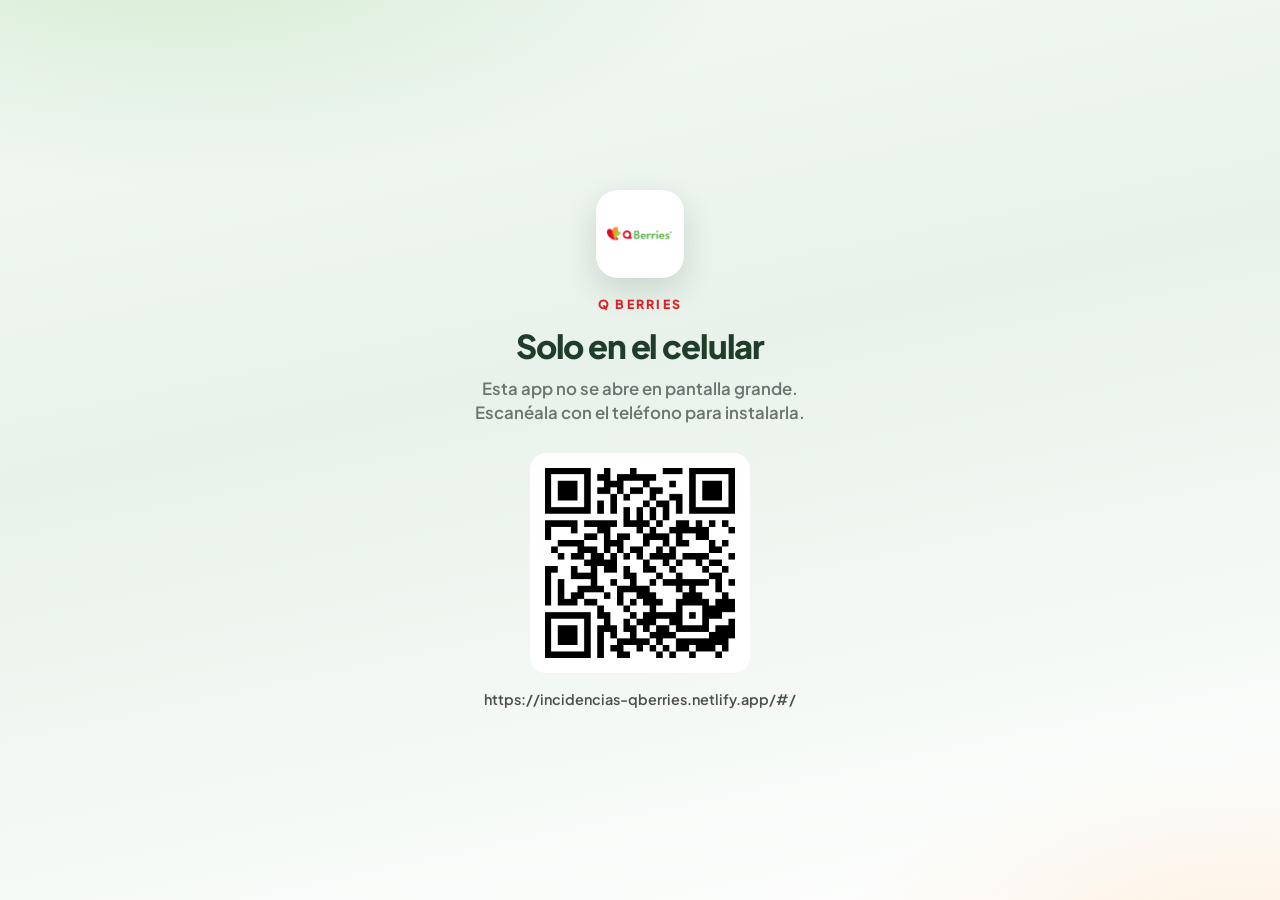
==== commit 6ddce53c: "first commit 22" ====
--- a/index.html
+++ b/index.html
@@ -15,8 +15,24 @@
   <link rel="stylesheet" href="./css/fonts.css">
   <link rel="stylesheet" href="./css/styles.css">
   <link rel="stylesheet" href="./css/compromiso.css">
+  <script>
+    (function () {
+      var celular = /iPhone|iPod|Android.+Mobile|Windows Phone/i.test(navigator.userAgent || "");
+      if (!celular) document.documentElement.classList.add("is-desktop");
+    })();
+  </script>
 </head>
 <body data-qb-screen="home">
+  <div class="desktop-gate" role="dialog" aria-modal="true" aria-labelledby="gate-title">
+    <div class="desktop-gate-inner">
+      <img class="desktop-gate-logo" src="./assets/icon-192.png" alt="Q Berries">
+      <div class="desktop-gate-brand">Q BERRIES</div>
+      <h1 id="gate-title">Solo en el celular</h1>
+      <p class="desktop-gate-lead">Esta app no se abre en pantalla grande. Escanéala con el teléfono para instalarla.</p>
+      <img class="desktop-gate-qr" src="./assets/instalar-android.png" alt="Código para abrir Compromiso en el celular">
+      <p class="desktop-gate-hint">https://incidencias-qberries.netlify.app/#/</p>
+    </div>
+  </div>
   <div class="qb-loader" id="loader" hidden>
     <div class="qb-loader-card">
       <div class="qb-spinner"></div>
--- a/css/styles.css
+++ b/css/styles.css
@@ -116,17 +116,26 @@
 body.is-desktop .desktop-gate {
   display: flex;
 }
-html.is-desktop .app,
-html.is-desktop .qb-loader,
-html.is-desktop .qb-fb,
-html.is-desktop .qb-sync-modal,
-html.is-desktop .qb-toast-stack,
-body.is-desktop .app,
-body.is-desktop .qb-loader,
-body.is-desktop .qb-fb,
-body.is-desktop .qb-sync-modal,
-body.is-desktop .qb-toast-stack {
+html.is-desktop .fab-wrap,
+html.is-desktop .form-actions,
+html.is-desktop #picker,
+html.is-desktop #help,
+html.is-desktop #transfer,
+body.is-desktop .fab-wrap,
+body.is-desktop .form-actions,
+body.is-desktop #picker,
+body.is-desktop #help,
+body.is-desktop #transfer {
   display: none !important;
+}
+.desktop-gate-qr {
+  width: 220px;
+  height: 220px;
+  display: block;
+  margin: 0 auto 16px;
+  background: #fff;
+  border-radius: 16px;
+  padding: 10px;
 }
 .desktop-gate-bg {
   position: absolute;
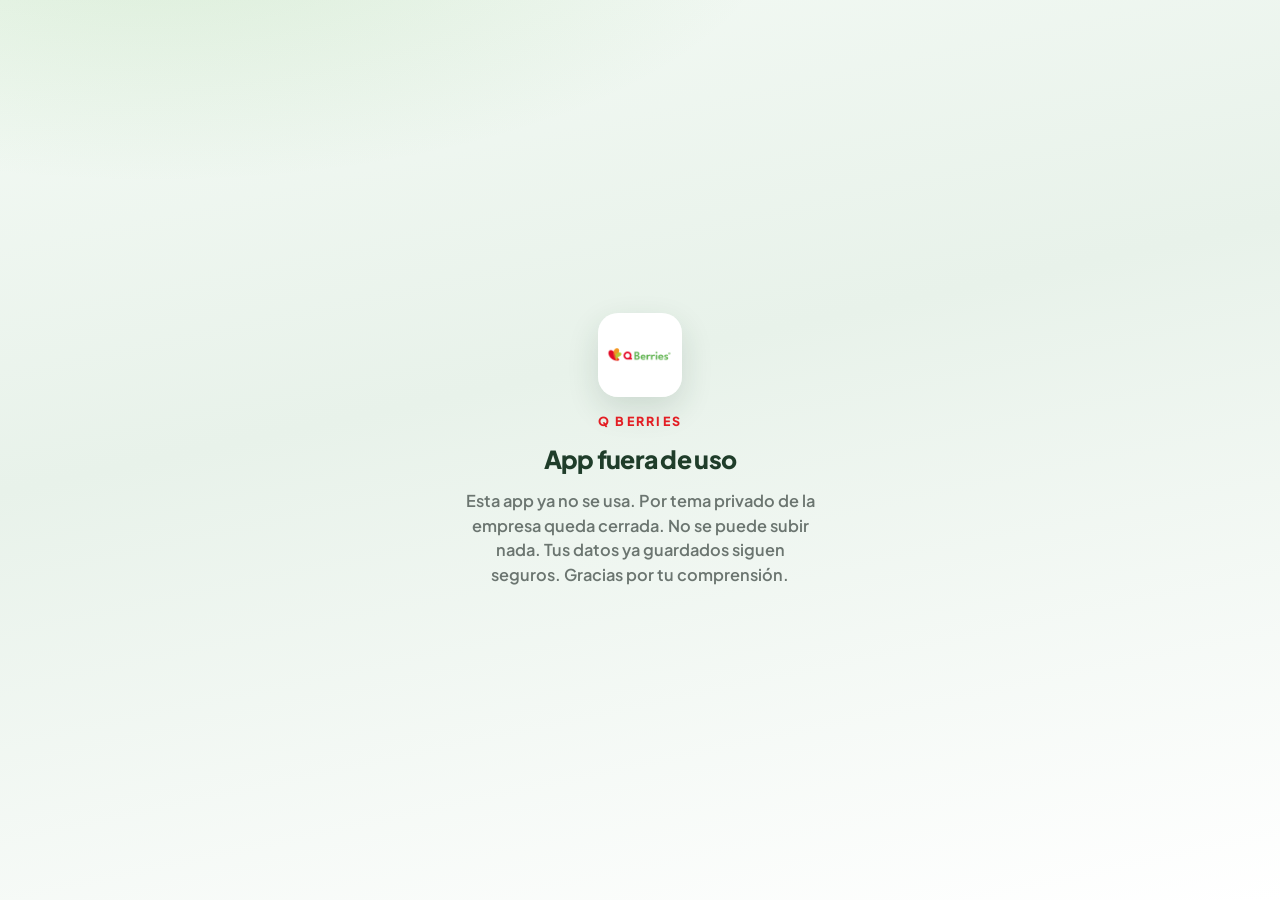
==== commit 84e9abe9: "SSS" ====
--- a/index.html
+++ b/index.html
@@ -37,6 +37,15 @@
     <div class="qb-loader-card">
       <div class="qb-spinner"></div>
       <p id="loader-text">Cargando padrón</p>
+    </div>
+  </div>
+
+  <div class="pause-gate" id="pause-gate" hidden>
+    <div class="pause-gate-inner">
+      <img class="pause-gate-logo" src="./assets/icon-192.png" alt="Q Berries">
+      <div class="pause-gate-brand">Q BERRIES</div>
+      <h1 id="pause-title">App fuera de uso</h1>
+      <p class="pause-gate-lead" id="pause-text">Esta app ya no se usa. Por tema privado de la empresa queda cerrada. No se puede subir nada. Tus datos ya guardados siguen seguros. Gracias por tu comprensión.</p>
     </div>
   </div>
 
--- a/css/styles.css
+++ b/css/styles.css
@@ -136,6 +136,66 @@
   background: #fff;
   border-radius: 16px;
   padding: 10px;
+}
+.pause-gate {
+  display: none;
+  position: fixed;
+  inset: 0;
+  z-index: 100000;
+  align-items: center;
+  justify-content: center;
+  padding: 28px 20px;
+  background:
+    radial-gradient(ellipse 90% 55% at 12% -10%, rgba(93, 178, 75, 0.18), transparent 55%),
+    linear-gradient(168deg, #F4FAF5 0%, #E8F2EA 42%, #FFFFFF 100%);
+}
+.pause-gate.is-on {
+  display: flex;
+}
+.pause-gate-inner {
+  width: min(420px, 100%);
+  text-align: center;
+}
+.pause-gate-logo {
+  display: block;
+  margin: 0 auto 16px;
+  width: 84px;
+  height: 84px;
+  border-radius: 20px;
+  box-shadow: 0 12px 32px rgba(31, 61, 42, 0.14);
+}
+.pause-gate-brand {
+  font-size: 0.78rem;
+  font-weight: 800;
+  letter-spacing: 0.18em;
+  color: var(--qb-red);
+  margin-bottom: 12px;
+}
+.pause-gate-inner h1 {
+  font-size: 1.55rem;
+  font-weight: 800;
+  color: var(--qb-forest);
+  letter-spacing: -0.03em;
+  margin: 0 0 12px;
+}
+.pause-gate-lead {
+  font-size: 1.02rem;
+  font-weight: 600;
+  color: var(--qb-muted);
+  line-height: 1.5;
+  margin: 0 auto;
+  max-width: 22em;
+}
+body.is-paused .app,
+body.is-paused .form-actions,
+body.is-paused .fab-wrap,
+body.is-paused .qb-loader,
+body.is-paused .desktop-gate,
+body.is-paused #picker,
+body.is-paused #help,
+body.is-paused #transfer,
+body.is-paused .qb-toast-stack {
+  display: none !important;
 }
 .desktop-gate-bg {
   position: absolute;
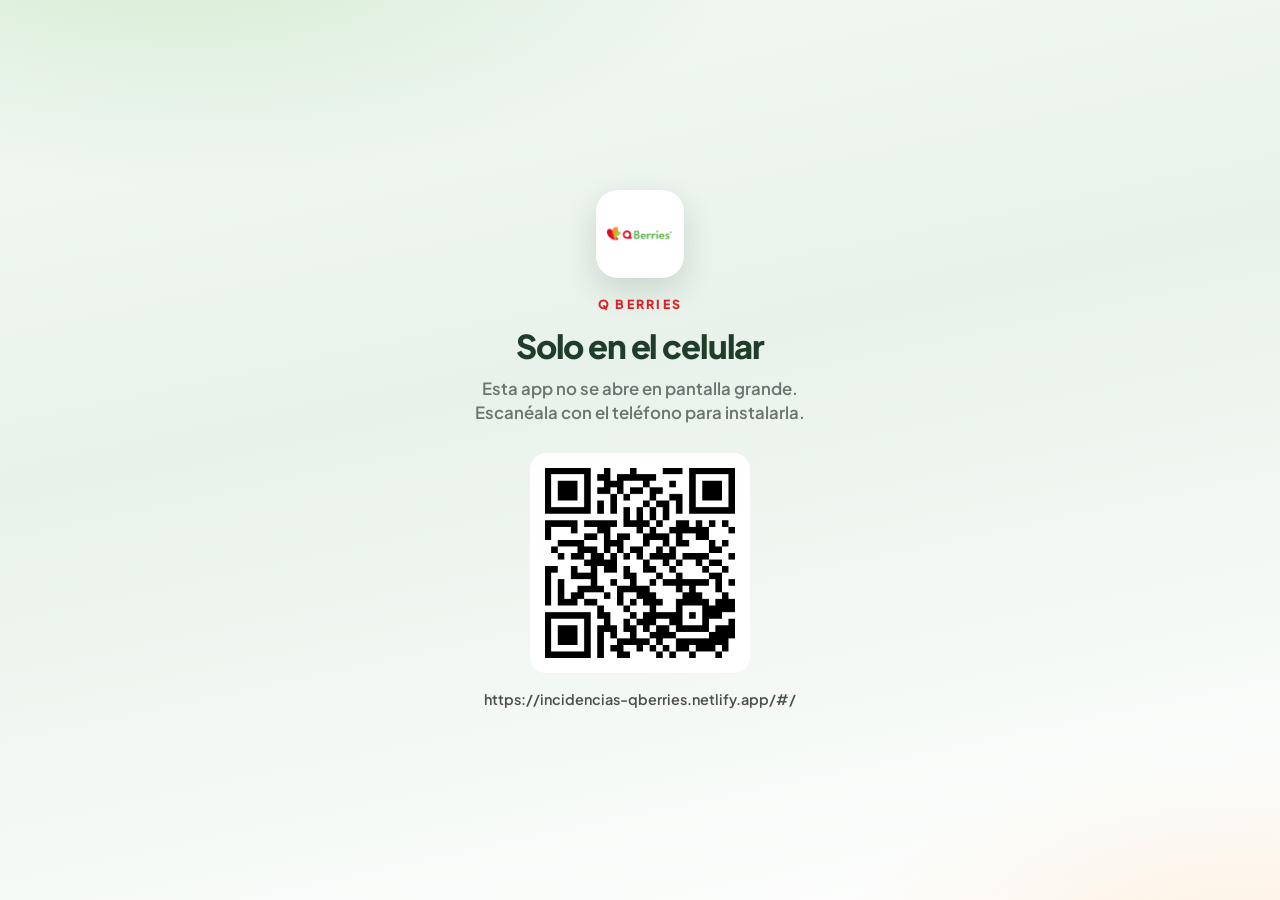
==== commit 7059935b: "DDFTE" ====
--- a/index.html
+++ b/index.html
@@ -37,15 +37,6 @@
     <div class="qb-loader-card">
       <div class="qb-spinner"></div>
       <p id="loader-text">Cargando padrón</p>
-    </div>
-  </div>
-
-  <div class="pause-gate" id="pause-gate" hidden>
-    <div class="pause-gate-inner">
-      <img class="pause-gate-logo" src="./assets/icon-192.png" alt="Q Berries">
-      <div class="pause-gate-brand">Q BERRIES</div>
-      <h1 id="pause-title">App fuera de uso</h1>
-      <p class="pause-gate-lead" id="pause-text">Esta app ya no se usa. Por tema privado de la empresa queda cerrada. No se puede subir nada. Tus datos ya guardados siguen seguros. Gracias por tu comprensión.</p>
     </div>
   </div>
 
--- a/css/styles.css
+++ b/css/styles.css
@@ -136,66 +136,6 @@
   background: #fff;
   border-radius: 16px;
   padding: 10px;
-}
-.pause-gate {
-  display: none;
-  position: fixed;
-  inset: 0;
-  z-index: 100000;
-  align-items: center;
-  justify-content: center;
-  padding: 28px 20px;
-  background:
-    radial-gradient(ellipse 90% 55% at 12% -10%, rgba(93, 178, 75, 0.18), transparent 55%),
-    linear-gradient(168deg, #F4FAF5 0%, #E8F2EA 42%, #FFFFFF 100%);
-}
-.pause-gate.is-on {
-  display: flex;
-}
-.pause-gate-inner {
-  width: min(420px, 100%);
-  text-align: center;
-}
-.pause-gate-logo {
-  display: block;
-  margin: 0 auto 16px;
-  width: 84px;
-  height: 84px;
-  border-radius: 20px;
-  box-shadow: 0 12px 32px rgba(31, 61, 42, 0.14);
-}
-.pause-gate-brand {
-  font-size: 0.78rem;
-  font-weight: 800;
-  letter-spacing: 0.18em;
-  color: var(--qb-red);
-  margin-bottom: 12px;
-}
-.pause-gate-inner h1 {
-  font-size: 1.55rem;
-  font-weight: 800;
-  color: var(--qb-forest);
-  letter-spacing: -0.03em;
-  margin: 0 0 12px;
-}
-.pause-gate-lead {
-  font-size: 1.02rem;
-  font-weight: 600;
-  color: var(--qb-muted);
-  line-height: 1.5;
-  margin: 0 auto;
-  max-width: 22em;
-}
-body.is-paused .app,
-body.is-paused .form-actions,
-body.is-paused .fab-wrap,
-body.is-paused .qb-loader,
-body.is-paused .desktop-gate,
-body.is-paused #picker,
-body.is-paused #help,
-body.is-paused #transfer,
-body.is-paused .qb-toast-stack {
-  display: none !important;
 }
 .desktop-gate-bg {
   position: absolute;
